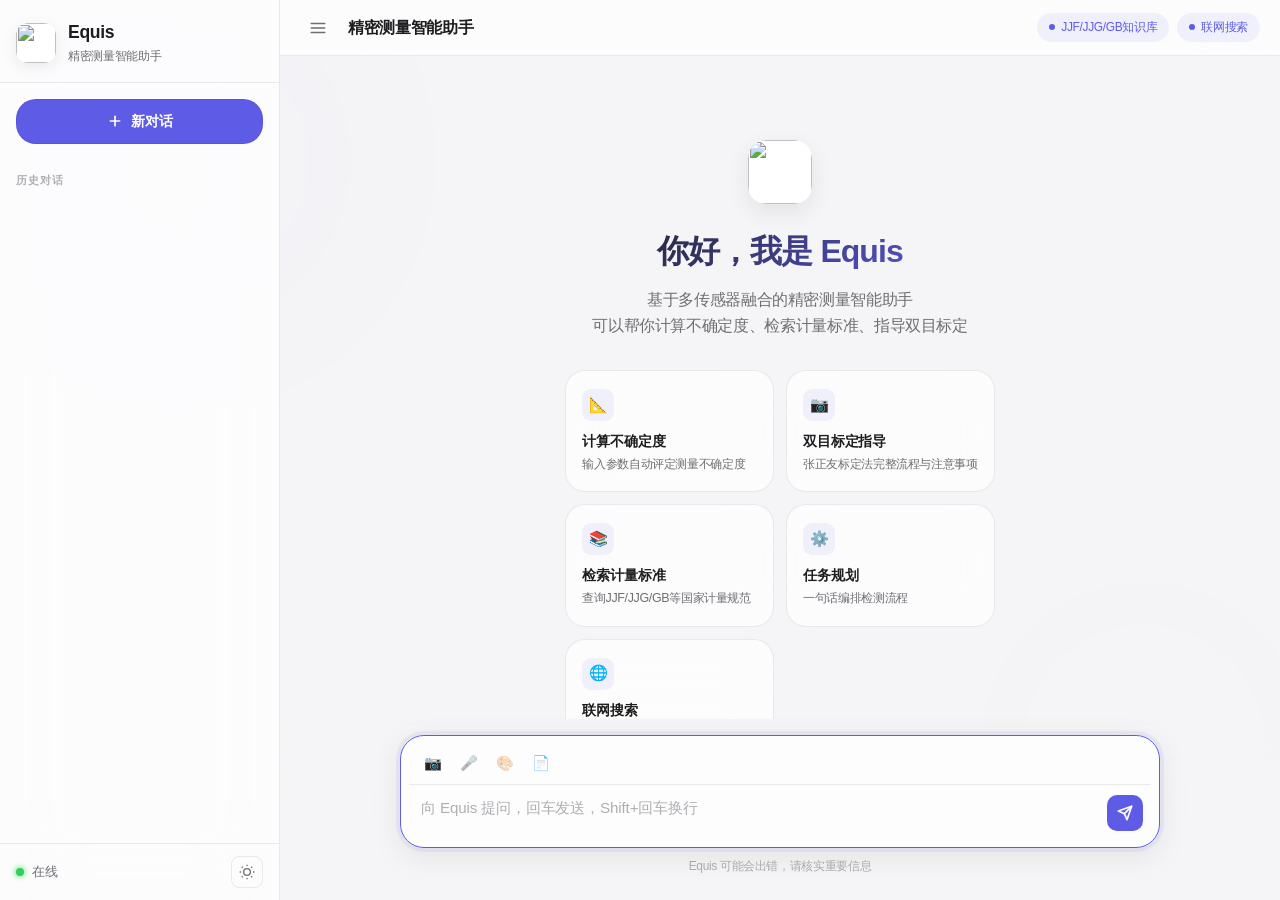
==== equis.html @ 0bc059d9 "Add files via upload" ====
<!DOCTYPE html>
<html lang="zh-CN" data-theme="light">
<head>
<meta charset="UTF-8">
<meta name="viewport" content="width=device-width, initial-scale=1.0">
<title>Equis · 精密测量智能助手</title>
<link rel="stylesheet" href="https://cdn.jsdelivr.net/npm/katex@0.16.9/dist/katex.min.css">
<style>
/* ============================================
   Equis - Apple Inspired Design System
   ============================================ */
:root {
  --bg: #f5f5f7;
  --bg-sidebar: rgba(255,255,255,0.72);
  --bg-chat: transparent;
  --bg-card: rgba(255,255,255,0.72);
  --bg-card-hover: rgba(255,255,255,0.88);
  --bg-input: rgba(255,255,255,0.8);
  --text: #1d1d1f;
  --text-secondary: #6e6e73;
  --text-tertiary: #aeaeb2;
  --primary: #5e5ce6;
  --primary-hover: #4b49d6;
  --primary-light: #7d7aff;
  --primary-subtle: rgba(94,92,230,0.08);
  --primary-glow: rgba(94,92,230,0.18);
  --accent: #bf5af2;
  --border: rgba(0,0,0,0.08);
  --border-strong: rgba(0,0,0,0.12);
  --shadow-sm: 0 1px 3px rgba(0,0,0,0.04);
  --shadow-md: 0 4px 16px rgba(0,0,0,0.06);
  --shadow-lg: 0 8px 32px rgba(0,0,0,0.08);
  --radius-sm: 12px;
  --radius-md: 16px;
  --radius-lg: 20px;
  --radius-xl: 24px;
  --radius-full: 9999px;
  --font-display: -apple-system, BlinkMacSystemFont, 'SF Pro Display', 'Helvetica Neue', 'PingFang SC', sans-serif;
  --font-body: -apple-system, BlinkMacSystemFont, 'SF Pro Text', 'Helvetica Neue', 'PingFang SC', sans-serif;
  --font-mono: 'SF Mono', 'JetBrains Mono', 'Fira Code', monospace;
  --ease-out-expo: cubic-bezier(0.16, 1, 0.3, 1);
  --transition-fast: 0.2s cubic-bezier(0.16, 1, 0.3, 1);
  --transition-smooth: 0.4s cubic-bezier(0.16, 1, 0.3, 1);
  --tag-green: #30d158;
  --tag-blue: #5e5ce6;
  --tag-purple: #bf5af2;
  --tag-orange: #ff9f0a;
}

[data-theme="dark"] {
  --bg: #000000;
  --bg-sidebar: rgba(28,28,30,0.72);
  --bg-card: rgba(28,28,30,0.72);
  --bg-card-hover: rgba(28,28,30,0.88);
  --bg-input: rgba(28,28,30,0.8);
  --text: #f5f5f7;
  --text-secondary: #a1a1a6;
  --text-tertiary: #636366;
  --primary: #7d7aff;
  --primary-hover: #9b99ff;
  --primary-light: #a5a3ff;
  --primary-subtle: rgba(125,122,255,0.12);
  --primary-glow: rgba(125,122,255,0.22);
  --accent: #bf5af2;
  --border: rgba(255,255,255,0.1);
  --border-strong: rgba(255,255,255,0.16);
  --shadow-sm: 0 1px 3px rgba(0,0,0,0.2);
  --shadow-md: 0 4px 16px rgba(0,0,0,0.3);
  --shadow-lg: 0 8px 32px rgba(0,0,0,0.4);
}

/* ============================================
   Reset & Base
   ============================================ */
*,*::before,*::after{box-sizing:border-box;margin:0;padding:0}
html{height:100%;scroll-behavior:smooth;-webkit-font-smoothing:antialiased;-moz-osx-font-smoothing:grayscale}
body{
  font-family: var(--font-body);
  background: var(--bg);
  color: var(--text);
  height: 100vh;
  overflow: hidden;
  transition: background var(--transition-smooth), color var(--transition-smooth);
  line-height: 1.47059;
  letter-spacing: -0.022em;
}

/* ============================================
   Background Ambient
   ============================================ */
.bg-ambient {
  position: fixed;
  inset: 0;
  pointer-events: none;
  z-index: 0;
}
.bg-ambient .glow {
  position: absolute;
  border-radius: 50%;
  filter: blur(120px);
  opacity: 0.2;
  animation: ambientDrift 25s ease-in-out infinite;
}
.bg-ambient .glow:nth-child(1) {
  width: 500px; height: 500px;
  background: radial-gradient(circle, rgba(94,92,230,0.15), transparent 70%);
  top: -10%; left: -5%;
}
.bg-ambient .glow:nth-child(2) {
  width: 400px; height: 400px;
  background: radial-gradient(circle, rgba(191,90,242,0.1), transparent 70%);
  bottom: -5%; right: -5%;
  animation-delay: -10s;
}
@keyframes ambientDrift {
  0%,100% { transform: translate(0,0) scale(1); }
  50% { transform: translate(30px,-20px) scale(1.05); }
}

/* ============================================
   Layout
   ============================================ */
.app {
  position: relative;
  z-index: 1;
  display: flex;
  height: 100vh;
  overflow: hidden;
}

/* ============================================
   Sidebar
   ============================================ */
.sidebar {
  width: 280px;
  flex-shrink: 0;
  background: var(--bg-sidebar);
  backdrop-filter: blur(40px) saturate(180%);
  -webkit-backdrop-filter: blur(40px) saturate(180%);
  border-right: 1px solid var(--border);
  display: flex;
  flex-direction: column;
  transition: all var(--transition-smooth);
}
.sidebar.collapsed {
  width: 0;
  border-right: none;
  overflow: hidden;
}

.sidebar-header {
  padding: 20px 16px 16px;
  display: flex;
  align-items: center;
  gap: 12px;
  border-bottom: 1px solid var(--border);
}
.sidebar-logo {
  width: 40px;
  height: 40px;
  border-radius: 12px;
  background: #fff;
  display: flex;
  align-items: center;
  justify-content: center;
  overflow: hidden;
  box-shadow: 0 4px 16px rgba(0,0,0,0.08);
  flex-shrink: 0;
}
.sidebar-logo svg {
  width: 20px;
  height: 20px;
  color: #fff;
}
.sidebar-title {
  font-family: var(--font-display);
  font-size: 1.1rem;
  font-weight: 700;
  letter-spacing: -0.02em;
}
.sidebar-subtitle {
  font-size: 0.75rem;
  color: var(--text-secondary);
  margin-top: 2px;
}

.new-chat-btn {
  margin: 16px;
  padding: 12px 20px;
  border-radius: var(--radius-lg);
  border: 1px solid var(--border);
  background: var(--primary);
  color: #fff;
  font-size: 0.9rem;
  font-weight: 600;
  cursor: pointer;
  display: flex;
  align-items: center;
  justify-content: center;
  gap: 8px;
  transition: all var(--transition-fast);
}
.new-chat-btn:hover {
  background: var(--primary-hover);
  transform: translateY(-1px);
  box-shadow: 0 4px 12px var(--primary-glow);
}
.new-chat-btn:active {
  transform: scale(0.98);
}

.history-section {
  flex: 1;
  overflow-y: auto;
  padding: 0 8px 16px;
}
.history-label {
  font-size: 0.7rem;
  font-weight: 600;
  text-transform: uppercase;
  letter-spacing: 0.08em;
  color: var(--text-tertiary);
  padding: 12px 8px 8px;
}
.history-item {
  padding: 10px 12px;
  border-radius: var(--radius-md);
  font-size: 0.85rem;
  color: var(--text-secondary);
  cursor: pointer;
  transition: all var(--transition-fast);
  white-space: nowrap;
  overflow: hidden;
  text-overflow: ellipsis;
  margin-bottom: 2px;
}
.history-item:hover {
  background: var(--primary-subtle);
  color: var(--text);
}
.history-item.active {
  background: var(--primary-subtle);
  color: var(--primary);
  font-weight: 500;
}

.sidebar-footer {
  padding: 12px 16px;
  border-top: 1px solid var(--border);
  display: flex;
  align-items: center;
  justify-content: space-between;
}
.status-indicator {
  display: flex;
  align-items: center;
  gap: 8px;
  font-size: 0.8rem;
  color: var(--text-secondary);
}
.status-dot {
  width: 8px;
  height: 8px;
  border-radius: 50%;
  background: var(--tag-green);
  box-shadow: 0 0 6px var(--tag-green);
  animation: softGlow 2.5s ease-in-out infinite;
}
@keyframes softGlow {
  0%,100% { opacity: 1; }
  50% { opacity: 0.5; }
}
.theme-btn {
  width: 32px;
  height: 32px;
  border-radius: 8px;
  border: 1px solid var(--border);
  background: transparent;
  color: var(--text-secondary);
  cursor: pointer;
  display: flex;
  align-items: center;
  justify-content: center;
  transition: all var(--transition-fast);
}
.theme-btn:hover {
  background: var(--primary-subtle);
  color: var(--primary);
  border-color: var(--primary-subtle);
}
.theme-btn svg {
  width: 16px;
  height: 16px;
}

/* ============================================
   Main Chat Area
   ============================================ */
.main {
  flex: 1;
  display: flex;
  flex-direction: column;
  min-width: 0;
}

.topbar {
  height: 56px;
  display: flex;
  align-items: center;
  justify-content: space-between;
  padding: 0 20px;
  border-bottom: 1px solid var(--border);
  background: var(--bg-sidebar);
  backdrop-filter: blur(40px) saturate(180%);
  -webkit-backdrop-filter: blur(40px) saturate(180%);
}
.topbar-left {
  display: flex;
  align-items: center;
  gap: 12px;
}
.sidebar-toggle {
  width: 36px;
  height: 36px;
  border-radius: 10px;
  border: none;
  background: transparent;
  color: var(--text-secondary);
  cursor: pointer;
  display: flex;
  align-items: center;
  justify-content: center;
  transition: all var(--transition-fast);
}
.sidebar-toggle:hover {
  background: var(--primary-subtle);
  color: var(--primary);
}
.sidebar-toggle svg {
  width: 18px;
  height: 18px;
}
.topbar-title {
  font-family: var(--font-display);
  font-size: 1rem;
  font-weight: 600;
}
.topbar-tags {
  display: flex;
  gap: 8px;
}
.topbar-tag {
  display: inline-flex;
  align-items: center;
  gap: 6px;
  padding: 6px 12px;
  border-radius: var(--radius-full);
  background: var(--primary-subtle);
  font-size: 0.75rem;
  font-weight: 500;
  color: var(--primary);
}
.topbar-tag .dot {
  width: 6px;
  height: 6px;
  border-radius: 50%;
  background: var(--primary);
}

.chat-container {
  flex: 1;
  overflow-y: auto;
  padding: 24px 20px;
  scroll-behavior: smooth;
}
.chat-container::-webkit-scrollbar {
  width: 6px;
}
.chat-container::-webkit-scrollbar-track {
  background: transparent;
}
.chat-container::-webkit-scrollbar-thumb {
  background: var(--border-strong);
  border-radius: 3px;
}

/* Welcome Screen */
.welcome {
  max-width: 600px;
  margin: 60px auto 0;
  text-align: center;
  animation: fadeInUp 0.6s var(--ease-out-expo) both;
}
@keyframes fadeInUp {
  from { opacity: 0; transform: translateY(20px); }
  to { opacity: 1; transform: translateY(0); }
}
.welcome-icon {
  width: 64px;
  height: 64px;
  margin: 0 auto 24px;
  border-radius: 18px;
  background: #fff;
  display: flex;
  align-items: center;
  justify-content: center;
  overflow: hidden;
  box-shadow: 0 8px 24px rgba(0,0,0,0.08);
}
.welcome-icon svg {
  width: 32px;
  height: 32px;
  color: #fff;
}
.welcome h1 {
  font-family: var(--font-display);
  font-size: 2rem;
  font-weight: 700;
  letter-spacing: -0.03em;
  margin-bottom: 12px;
  background: linear-gradient(135deg, var(--text) 0%, var(--primary) 100%);
  -webkit-background-clip: text;
  -webkit-text-fill-color: transparent;
  background-clip: text;
}
.welcome p {
  font-size: 1rem;
  color: var(--text-secondary);
  line-height: 1.6;
  margin-bottom: 32px;
}

.preset-grid {
  display: grid;
  grid-template-columns: repeat(2, 1fr);
  gap: 12px;
  text-align: left;
}
.preset-card {
  background: var(--bg-card);
  backdrop-filter: blur(20px) saturate(140%);
  -webkit-backdrop-filter: blur(20px) saturate(140%);
  border: 1px solid var(--border);
  border-radius: var(--radius-lg);
  padding: 18px 16px;
  cursor: pointer;
  transition: all var(--transition-smooth);
}
.preset-card:hover {
  transform: translateY(-2px);
  background: var(--bg-card-hover);
  border-color: var(--primary);
  box-shadow: var(--shadow-md);
}
.preset-card:active {
  transform: scale(0.98);
}
.preset-card .pc-icon {
  width: 32px;
  height: 32px;
  border-radius: 9px;
  background: var(--primary-subtle);
  display: flex;
  align-items: center;
  justify-content: center;
  font-size: 0.95rem;
  margin-bottom: 10px;
}
.preset-card h4 {
  font-size: 0.88rem;
  font-weight: 600;
  margin-bottom: 4px;
  letter-spacing: -0.01em;
}
.preset-card p {
  font-size: 0.78rem;
  color: var(--text-secondary);
  line-height: 1.4;
  margin: 0;
}

/* Messages */
.message-list {
  max-width: 760px;
  margin: 0 auto;
  display: flex;
  flex-direction: column;
  gap: 24px;
}
.message {
  display: flex;
  gap: 14px;
  animation: msgIn 0.4s var(--ease-out-expo) both;
}
@keyframes msgIn {
  from { opacity: 0; transform: translateY(10px); }
  to { opacity: 1; transform: translateY(0); }
}
.message.user {
  flex-direction: row-reverse;
}
.msg-avatar {
  width: 32px;
  height: 32px;
  border-radius: 50%;
  flex-shrink: 0;
  display: flex;
  align-items: center;
  justify-content: center;
  overflow: hidden;
  font-size: 0.7rem;
  font-weight: 700;
}
.message.user .msg-avatar {
  background: linear-gradient(135deg, var(--primary), var(--accent));
  color: #fff;
}
.message.ai .msg-avatar {
  background: #fff;
}
.msg-content {
  min-width: 0;
  flex: 1;
  max-width: calc(100% - 50px);
}
.msg-bubble {
  padding: 14px 18px;
  border-radius: var(--radius-lg);
  font-size: 0.92rem;
  line-height: 1.6;
  letter-spacing: -0.01em;
  word-wrap: break-word;
}
.message.user .msg-bubble {
  background: linear-gradient(135deg, var(--primary), var(--primary-light));
  color: #fff;
  border-bottom-right-radius: 8px;
}
.message.ai .msg-bubble {
  background: var(--bg-card);
  backdrop-filter: blur(20px);
  -webkit-backdrop-filter: blur(20px);
  border: 1px solid var(--border);
  border-bottom-left-radius: 8px;
}
.msg-bubble p {
  margin-bottom: 8px;
}

/* ── 消息操作栏 ── */
.msg-bubble { position: relative; }
.msg-actions {
  position: absolute; right: 4px; bottom: -10px; display: flex; gap: 2px; opacity: 0;
  transition: opacity 0.2s; background: var(--bg-card); backdrop-filter: blur(12px);
  -webkit-backdrop-filter: blur(12px); padding: 3px; border-radius: 10px;
  box-shadow: var(--shadow-sm); border: 1px solid var(--border); z-index: 1;
}
.message.ai:hover .msg-actions { opacity: 1; }
.msg-act-btn {
  width: 28px; height: 28px; border: none; background: transparent; border-radius: 7px;
  cursor: pointer; font-size: 0.8rem; color: var(--text-tertiary);
  display: flex; align-items: center; justify-content: center; transition: all var(--transition-fast);
}
.msg-act-btn:hover { background: var(--primary-subtle); color: var(--primary); }

/* ── 历史删除 ── */
.history-item { position: relative; padding-right: 30px !important; }
.hist-del {
  position: absolute; right: 8px; top: 50%; transform: translateY(-50%);
  width: 20px; height: 20px; border: none; background: transparent; border-radius: 4px;
  cursor: pointer; font-size: 0.75rem; color: var(--text-tertiary); opacity: 0;
  display: flex; align-items: center; justify-content: center;
}
.history-item:hover .hist-del { opacity: 1; }
.history-item:hover .hist-del:hover { color: #ff453a; }

/* ── 公式 ── */
.katex-display { margin: 12px 0; overflow-x: auto; }
.msg-bubble p:last-child {
  margin-bottom: 0;
}
.msg-bubble strong {
  font-weight: 600;
}
.msg-bubble em {
  color: var(--text-secondary);
  font-style: normal;
  font-size: 0.88em;
}
.msg-bubble ul, .msg-bubble ol {
  margin: 8px 0 8px 20px;
}
.msg-bubble li {
  margin-bottom: 4px;
}
.msg-bubble code {
  background: var(--primary-subtle);
  padding: 2px 6px;
  border-radius: 6px;
  font-family: var(--font-mono);
  font-size: 0.85em;
  color: var(--primary);
}

/* Thinking Steps */
.thinking-box {
  background: var(--bg-card);
  backdrop-filter: blur(20px);
  -webkit-backdrop-filter: blur(20px);
  border: 1px solid var(--border);
  border-radius: var(--radius-lg);
  padding: 16px;
  margin-bottom: 8px;
}
.thinking-title {
  font-size: 0.8rem;
  font-weight: 600;
  color: var(--text-secondary);
  margin-bottom: 12px;
  display: flex;
  align-items: center;
  gap: 8px;
}
.thinking-title .spark {
  animation: sparkle 1.5s ease-in-out infinite;
}
@keyframes sparkle {
  0%, 100% { opacity: 0.5; transform: scale(1); }
  50% { opacity: 1; transform: scale(1.1); }
}
.think-step {
  display: flex;
  align-items: center;
  gap: 12px;
  padding: 8px 0;
  font-size: 0.85rem;
  transition: all 0.4s var(--ease-out-expo);
  opacity: 0.4;
}
.think-step.active {
  opacity: 1;
}
.think-step.done {
  opacity: 0.7;
}
.think-step .step-dot {
  width: 20px;
  height: 20px;
  border-radius: 50%;
  display: flex;
  align-items: center;
  justify-content: center;
  flex-shrink: 0;
  font-size: 0.65rem;
  font-weight: 600;
  transition: all 0.4s var(--ease-out-expo);
}
.think-step .step-dot.waiting {
  border: 2px solid var(--border-strong);
  color: var(--text-tertiary);
}
.think-step .step-dot.current {
  background: var(--primary);
  color: #fff;
  box-shadow: 0 0 0 5px var(--primary-glow);
  animation: stepPulse 2s ease-in-out infinite;
}
@keyframes stepPulse {
  0%,100% { box-shadow: 0 0 0 5px var(--primary-glow); }
  50% { box-shadow: 0 0 0 12px transparent; }
}
.think-step .step-dot.finished {
  background: var(--tag-green);
  color: #fff;
}
.think-step .step-text {
  color: var(--text-secondary);
}
.think-step.active .step-text {
  color: var(--text);
  font-weight: 500;
}

/* Loading Dots */
.loading-dots {
  display: inline-flex;
  gap: 5px;
  padding: 14px 20px;
  background: var(--bg-card);
  backdrop-filter: blur(20px);
  -webkit-backdrop-filter: blur(20px);
  border: 1px solid var(--border);
  border-radius: var(--radius-lg);
  border-bottom-left-radius: 8px;
}
.loading-dots .dot {
  width: 7px;
  height: 7px;
  border-radius: 50%;
  background: var(--primary);
  animation: dotHop 1.4s ease-in-out infinite;
}
.loading-dots .dot:nth-child(2) { animation-delay: 0.16s; }
.loading-dots .dot:nth-child(3) { animation-delay: 0.32s; }
@keyframes dotHop {
  0%,80%,100% { transform: translateY(0); opacity: 0.4; }
  40% { transform: translateY(-6px); opacity: 1; }
}

/* ============================================
   Input Area
   ============================================ */
.input-area {
  padding: 16px 20px 24px;
  background: linear-gradient(to top, var(--bg) 60%, transparent);
  position: relative;
}
.input-wrap {
  max-width: 760px;
  margin: 0 auto;
  position: relative;
}
.input-box {
  background: var(--bg-input);
  backdrop-filter: blur(20px) saturate(180%);
  -webkit-backdrop-filter: blur(20px) saturate(180%);
  border: 1px solid var(--border);
  border-radius: var(--radius-xl);
  padding: 8px;
  transition: all var(--transition-smooth);
  box-shadow: var(--shadow-md);
}
.input-box:focus-within {
  border-color: var(--primary);
  box-shadow: 0 0 0 4px var(--primary-subtle), var(--shadow-lg);
}
.input-toolbar {
  display: flex;
  align-items: center;
  gap: 4px;
  padding: 4px 8px;
  border-bottom: 1px solid var(--border);
  margin-bottom: 4px;
}
.tool-btn {
  width: 32px;
  height: 32px;
  border-radius: 8px;
  border: none;
  background: transparent;
  color: var(--text-secondary);
  cursor: pointer;
  display: flex;
  align-items: center;
  justify-content: center;
  font-size: 0.9rem;
  transition: all var(--transition-fast);
  position: relative;
}
.tool-btn:hover {
  background: var(--primary-subtle);
  color: var(--primary);
}
.tool-btn:disabled {
  opacity: 0.4;
  cursor: not-allowed;
}
.tool-btn .tooltip {
  position: absolute;
  bottom: 100%;
  left: 50%;
  transform: translateX(-50%);
  padding: 4px 10px;
  background: var(--text);
  color: var(--bg);
  font-size: 0.7rem;
  border-radius: 6px;
  white-space: nowrap;
  opacity: 0;
  pointer-events: none;
  transition: opacity 0.2s;
  margin-bottom: 6px;
}
.tool-btn:hover .tooltip {
  opacity: 1;
}

textarea#msgInput {
  width: 100%;
  min-height: 44px;
  max-height: 200px;
  padding: 8px 52px 8px 12px;
  border: none;
  background: transparent;
  color: var(--text);
  font-size: 0.95rem;
  font-family: var(--font-body);
  line-height: 1.5;
  resize: none;
  outline: none;
  letter-spacing: -0.01em;
}
textarea#msgInput::placeholder {
  color: var(--text-tertiary);
}

.send-btn {
  position: absolute;
  right: 16px;
  bottom: 16px;
  width: 36px;
  height: 36px;
  border-radius: 10px;
  border: none;
  background: var(--primary);
  color: #fff;
  cursor: pointer;
  display: flex;
  align-items: center;
  justify-content: center;
  transition: all var(--transition-fast);
}
.send-btn:hover:not(:disabled) {
  background: var(--primary-hover);
  transform: scale(1.06);
  box-shadow: 0 4px 12px var(--primary-glow);
}
.send-btn:disabled {
  opacity: 0.4;
  cursor: not-allowed;
}
.send-btn svg {
  width: 16px;
  height: 16px;
}

.input-hint {
  text-align: center;
  font-size: 0.75rem;
  color: var(--text-tertiary);
  margin-top: 10px;
}

/* ============================================
   Responsive
   ============================================ */
@media (max-width: 768px) {
  .sidebar {
    position: fixed;
    left: 0;
    top: 0;
    bottom: 0;
    z-index: 100;
    transform: translateX(-100%);
  }
  .sidebar.open {
    transform: translateX(0);
  }
  .sidebar-overlay {
    position: fixed;
    inset: 0;
    background: rgba(0,0,0,0.4);
    z-index: 99;
    opacity: 0;
    pointer-events: none;
    transition: opacity 0.3s;
  }
  .sidebar-overlay.show {
    opacity: 1;
    pointer-events: auto;
  }
  .welcome h1 {
    font-size: 1.5rem;
  }
  .preset-grid {
    grid-template-columns: 1fr;
  }
  .chat-container {
    padding: 16px 12px;
  }
  .input-area {
    padding: 12px 12px 20px;
  }
  .topbar-tags {
    display: none;
  }
}

@media (max-width: 480px) {
  .message {
    gap: 10px;
  }
  .msg-avatar {
    width: 28px;
    height: 28px;
    font-size: 0.65rem;
  }
  .msg-bubble {
    padding: 12px 14px;
    font-size: 0.88rem;
  }
}

/* ============================================
   Utilities
   ============================================ */
.hidden { display: none !important; }
.fade-in { animation: fadeIn 0.3s ease; }
@keyframes fadeIn {
  from { opacity: 0; }
  to { opacity: 1; }
}
</style>
</head>
<body>

<div class="bg-ambient">
  <div class="glow"></div>
  <div class="glow"></div>
</div>

<div class="app">
  <!-- Sidebar -->
  <aside class="sidebar" id="sidebar">
    <div class="sidebar-header">
      <div class="sidebar-logo">
        <img src="/static/mascot.png" style="width:100%;height:100%;object-fit:cover;border-radius:10px">
      </div>
      <div>
        <div class="sidebar-title">Equis</div>
        <div class="sidebar-subtitle">精密测量智能助手</div>
      </div>
    </div>

    <button class="new-chat-btn" onclick="newChat()">
      <svg width="16" height="16" viewBox="0 0 24 24" fill="none" stroke="currentColor" stroke-width="2.5" stroke-linecap="round" stroke-linejoin="round"><line x1="12" y1="5" x2="12" y2="19"/><line x1="5" y1="12" x2="19" y2="12"/></svg>
      新对话
    </button>

    <div class="history-section">
      <div class="history-label">历史对话</div>
      <div id="historyList">
        <!-- 历史对话会动态加载 -->
      </div>
    </div>

    <div class="sidebar-footer">
      <div class="status-indicator">
        <span class="status-dot"></span>
        <span>在线</span>
      </div>
      <button class="theme-btn" id="themeBtn" onclick="toggleTheme()" title="切换外观">
        <svg id="iconSun" viewBox="0 0 24 24" fill="none" stroke="currentColor" stroke-width="2"><circle cx="12" cy="12" r="5"/><line x1="12" y1="1" x2="12" y2="3"/><line x1="12" y1="21" x2="12" y2="23"/><line x1="4.22" y1="4.22" x2="5.64" y2="5.64"/><line x1="18.36" y1="18.36" x2="19.78" y2="19.78"/><line x1="1" y1="12" x2="3" y2="12"/><line x1="21" y1="12" x2="23" y2="12"/><line x1="4.22" y1="19.78" x2="5.64" y2="18.36"/><line x1="18.36" y1="5.64" x2="19.78" y2="4.22"/></svg>
        <svg id="iconMoon" style="display:none" viewBox="0 0 24 24" fill="none" stroke="currentColor" stroke-width="2"><path d="M21 12.79A9 9 0 1 1 11.21 3 7 7 0 0 0 21 12.79z"/></svg>
      </button>
    </div>
  </aside>

  <!-- Sidebar Overlay (Mobile) -->
  <div class="sidebar-overlay" id="sidebarOverlay" onclick="toggleSidebar()"></div>

  <!-- Main -->
  <main class="main">
    <!-- Topbar -->
    <header class="topbar">
      <div class="topbar-left">
        <button class="sidebar-toggle" onclick="toggleSidebar()">
          <svg viewBox="0 0 24 24" fill="none" stroke="currentColor" stroke-width="2" stroke-linecap="round" stroke-linejoin="round"><line x1="3" y1="12" x2="21" y2="12"/><line x1="3" y1="6" x2="21" y2="6"/><line x1="3" y1="18" x2="21" y2="18"/></svg>
        </button>
        <div class="topbar-title">精密测量智能助手</div>
      </div>
      <div class="topbar-tags">
        <span class="topbar-tag"><span class="dot"></span>JJF/JJG/GB知识库</span>
        <span class="topbar-tag"><span class="dot"></span>联网搜索</span>
      </div>
    </header>

    <!-- Chat -->
    <div class="chat-container" id="chatContainer">
      <div class="message-list" id="messageList">
        <!-- Welcome Screen -->
        <div class="welcome" id="welcomeScreen">
          <div class="welcome-icon">
            <img src="/static/mascot.png" style="width:100%;height:100%;object-fit:cover;border-radius:18px">
          </div>
          <h1>你好，我是 Equis</h1>
          <p>基于多传感器融合的精密测量智能助手<br>可以帮你计算不确定度、检索计量标准、指导双目标定</p>
          
          <div class="preset-grid">
            <div class="preset-card" onclick="sendPreset('实测100mm，精度0.01mm，温度25°C，材料是钢，计算不确定度')">
              <div class="pc-icon">📐</div>
              <h4>计算不确定度</h4>
              <p>输入参数自动评定测量不确定度</p>
            </div>
            <div class="preset-card" onclick="sendPreset('张正友标定法的具体操作步骤是什么？')">
              <div class="pc-icon">📷</div>
              <h4>双目标定指导</h4>
              <p>张正友标定法完整流程与注意事项</p>
            </div>
            <div class="preset-card" onclick="sendPreset('JJF 1059.1-2012的主要内容是什么？')">
              <div class="pc-icon">📚</div>
              <h4>检索计量标准</h4>
              <p>查询JJF/JJG/GB等国家计量规范</p>
            </div>
            <div class="preset-card" onclick="sendPreset('帮我测一个轴 直径100mm 材料钢')">
              <div class="pc-icon">⚙️</div>
              <h4>任务规划</h4>
              <p>一句话编排检测流程</p>
            </div>
            <div class="preset-card" onclick="sendPreset('搜索一下2026年最新的计量标准有哪些更新？')">
              <div class="pc-icon">🌐</div>
              <h4>联网搜索</h4>
              <p>实时检索最新计量标准与行业动态</p>
            </div>
          </div>
        </div>
      </div>
    </div>

    <!-- Input -->
    <div class="input-area">
      <div class="input-wrap">
        <div class="input-box">
          <div class="input-toolbar">
            <button class="tool-btn" title="上传图片" onclick="document.getElementById('imageInput').click()">
              📷
              <span class="tooltip">图片分析</span>
            </button>
            <button class="tool-btn" title="语音输入" disabled>
              🎤
              <span class="tooltip">语音输入</span>
            </button>
            <button class="tool-btn" title="生成图片" disabled>
              🎨
              <span class="tooltip">生成图片</span>
            </button>
            <button class="tool-btn" title="生成报告" onclick="downloadReport()">
              📄
              <span class="tooltip">导出报告</span>
            </button>
            <input type="file" id="imageInput" accept="image/*" style="display:none" onchange="handleImageUpload(event)">
          </div>
          <textarea 
            id="msgInput" 
            placeholder="向 Equis 提问，回车发送，Shift+回车换行"
            rows="1"
            oninput="autoResize(this)"
          ></textarea>
          <button class="send-btn" id="sendBtn" onclick="sendMessage()">
            <svg viewBox="0 0 24 24" fill="none" stroke="currentColor" stroke-width="2.5" stroke-linecap="round" stroke-linejoin="round"><line x1="22" y1="2" x2="11" y2="13"/><polygon points="22 2 15 22 11 13 2 9 22 2"/></svg>
          </button>
        </div>
        <div class="input-hint">Equis 可能会出错，请核实重要信息</div>
      </div>
    </div>
  </main>
</div>

<script>
/* ============================================
   State
   ============================================ */
let isStreaming = false;
let currentAbortController = null;

// ── 键盘：Enter 发送，Shift+Enter 换行 ──
(function() {
  var inp = document.getElementById('msgInput');
  if (inp) {
    inp.addEventListener('keydown', function(e) {
      if (e.key === 'Enter' && !e.shiftKey) {
        e.preventDefault();
        e.stopPropagation();
        sendMessage();
      }
    });
  }
})();

/* ============================================
   Theme
   ============================================ */
function toggleTheme() {
  var html = document.documentElement;
  var sun = document.getElementById('iconSun');
  var moon = document.getElementById('iconMoon');
  var isDark = html.getAttribute('data-theme') === 'dark';
  
  if (isDark) {
    html.setAttribute('data-theme', 'light');
    sun.style.display = '';
    moon.style.display = 'none';
    localStorage.setItem('equis-theme', 'light');
  } else {
    html.setAttribute('data-theme', 'dark');
    sun.style.display = 'none';
    moon.style.display = '';
    localStorage.setItem('equis-theme', 'dark');
  }
}

// Init theme — auto match system
(function() {
  var saved = localStorage.getItem('equis-theme');
  var sun = document.getElementById('iconSun');
  var moon = document.getElementById('iconMoon');
  if (saved) {
    var isDark = saved === 'dark';
    document.documentElement.setAttribute('data-theme', isDark ? 'dark' : 'light');
    if (isDark) { sun.style.display = 'none'; moon.style.display = ''; }
  } else if (window.matchMedia('(prefers-color-scheme: dark)').matches) {
    document.documentElement.setAttribute('data-theme', 'dark');
    sun.style.display = 'none'; moon.style.display = '';
  }
  window.matchMedia('(prefers-color-scheme: dark)').addEventListener('change', function(e) {
    if (!localStorage.getItem('equis-theme')) {
      document.documentElement.setAttribute('data-theme', e.matches ? 'dark' : 'light');
    }
  });
})();

/* ============================================
   Sidebar
   ============================================ */
function toggleSidebar() {
  var sidebar = document.getElementById('sidebar');
  var overlay = document.getElementById('sidebarOverlay');
  
  if (window.innerWidth <= 768) {
    // Mobile
    sidebar.classList.toggle('open');
    overlay.classList.toggle('show');
  } else {
    // Desktop
    sidebar.classList.toggle('collapsed');
  }
}

/* ============================================
   Input
   ============================================ */
function autoResize(textarea) {
  textarea.style.height = 'auto';
  textarea.style.height = Math.min(textarea.scrollHeight, 200) + 'px';
  
  var sendBtn = document.getElementById('sendBtn');
  sendBtn.disabled = textarea.value.trim() === '' || isStreaming;
}

/* ============================================
   Welcome & Presets
   ============================================ */
function sendPreset(text) {
  document.getElementById('msgInput').value = text;
  autoResize(document.getElementById('msgInput'));
  sendMessage();
}

function newChat() {
  if (isStreaming) return;
  
  var messageList = document.getElementById('messageList');
  var welcome = document.getElementById('welcomeScreen');
  
  // 清空消息，显示欢迎页
  messageList.innerHTML = '';
  messageList.appendChild(welcome);
  welcome.style.display = '';
  welcome.classList.add('fade-in');
  
  // 关闭移动端侧边栏
  if (window.innerWidth <= 768) {
    toggleSidebar();
  }
  
  // 滚动到顶部
  document.getElementById('chatContainer').scrollTop = 0;
  
  // 刷新历史
  loadHistory();
}

/* ============================================
   History
   ============================================ */
async function loadHistory() {
  try {
    var res = await fetch('/api/history');
    var data = await res.json();
    var list = document.getElementById('historyList');
    list.innerHTML = '';
    
    if (data.questions && data.questions.length > 0) {
      data.questions.forEach(function(q, i) {
        var item = document.createElement('div');
        item.className = 'history-item';
        item.textContent = q;
        item.onclick = function() { loadConversation(q); };
        var del = document.createElement('button');
        del.className = 'hist-del'; del.textContent = '×';
        del.onclick = function(e) { e.stopPropagation(); item.remove(); };
        item.appendChild(del);
        list.appendChild(item);
      });
    } else {
      var empty = document.createElement('div');
      empty.style.cssText = 'padding:12px 8px;font-size:0.8rem;color:var(--text-tertiary);';
      empty.textContent = '暂无历史对话';
      list.appendChild(empty);
    }
  } catch(e) {
    console.error('加载历史失败', e);
  }
}

async function loadConversation(question) {
  // 简化版：直接把问题放到输入框并发送
  // 实际项目中可以调用 /api/conversation 获取完整对话
  document.getElementById('msgInput').value = question;
  autoResize(document.getElementById('msgInput'));
  
  if (window.innerWidth <= 768) {
    toggleSidebar();
  }
}

// 初始化加载历史
loadHistory();

/* ============================================
   Send Message
   ============================================ */
async function sendMessage() {
  var input = document.getElementById('msgInput');
  var text = input.value.trim();
  
  if (!text || isStreaming) return;
  
  // 隐藏欢迎页
  var welcome = document.getElementById('welcomeScreen');
  if (welcome) welcome.style.display = 'none';
  
  // 添加用户消息
  addMessage('user', text);
  
  // 清空输入框
  input.value = '';
  autoResize(input);
  
  // 开始流式回复
  await streamReply(text);
}

function addMessage(role, content) {
  var messageList = document.getElementById('messageList');
  var msgDiv = document.createElement('div');
  msgDiv.className = 'message ' + role;
  var avatar = document.createElement('div');
  avatar.className = 'msg-avatar';
  avatar.innerHTML = role === 'user' ? '你' : '<img src="/static/mascot.png" style="width:100%;height:100%;object-fit:cover;border-radius:50%">';
  var contentDiv = document.createElement('div');
  contentDiv.className = 'msg-content';
  var bubble = document.createElement('div');
  bubble.className = 'msg-bubble';
  bubble.innerHTML = formatMessage(content);
  contentDiv.appendChild(bubble);
  // 消息操作栏（仅bot消息）
  if (role === 'ai') {
    var actions = document.createElement('div');
    actions.className = 'msg-actions';
    actions.innerHTML = '<button class="msg-act-btn" title="复制" onclick="navigator.clipboard.writeText(this.closest(\'.msg-bubble\').textContent)">📋</button><button class="msg-act-btn" title="朗读" onclick="var t=this.closest(\'.msg-bubble\').textContent;if(window.speechSynthesis){var u=new SpeechSynthesisUtterance(t);u.lang=\'zh-CN\';u.rate=1.1;speechSynthesis.speak(u)}">🔊</button>';
    bubble.appendChild(actions);
  }
  msgDiv.appendChild(avatar);
  msgDiv.appendChild(contentDiv);
  messageList.appendChild(msgDiv);
  scrollToBottom();
  // KaTeX 渲染
  if (role === 'ai') renderLatex(bubble);
  return bubble;
}

// ── KaTeX 公式渲染 ──
function renderLatex(el) {
  if (typeof katex === 'undefined') return;
  try {
    el.innerHTML = el.innerHTML.replace(/\$\$([\s\S]*?)\$\$/g, function(_, latex) {
      try { return katex.renderToString(latex.trim(), {displayMode:true,throwOnError:false}); }
      catch(e) { return _; }
    });
    el.innerHTML = el.innerHTML.replace(/\$([^$]+)\$/g, function(_, latex) {
      try { return katex.renderToString(latex.trim(), {displayMode:false,throwOnError:false}); }
      catch(e) { return _; }
    });
  } catch(e) {}
}

function addThinkingBox() {
  var messageList = document.getElementById('messageList');
  var msgDiv = document.createElement('div');
  msgDiv.className = 'message ai';
  msgDiv.id = 'thinkingMessage';
  
  var avatar = document.createElement('div');
  avatar.className = 'msg-avatar';
  avatar.textContent = 'E';
  
  var contentDiv = document.createElement('div');
  contentDiv.className = 'msg-content';
  
  var thinkingBox = document.createElement('div');
  thinkingBox.className = 'thinking-box';
  thinkingBox.innerHTML = `
    <div class="thinking-title">
      <span class="spark">✨</span>
      <span>正在思考</span>
    </div>
    <div id="thinkSteps">
      <div class="think-step" data-step="0">
        <div class="step-dot waiting">1</div>
        <div class="step-text">理解问题</div>
      </div>
      <div class="think-step" data-step="1">
        <div class="step-dot waiting">2</div>
        <div class="step-text">检索知识库</div>
      </div>
      <div class="think-step" data-step="2">
        <div class="step-dot waiting">3</div>
        <div class="step-text">生成回答</div>
      </div>
    </div>
  `;
  
  contentDiv.appendChild(thinkingBox);
  msgDiv.appendChild(avatar);
  msgDiv.appendChild(contentDiv);
  messageList.appendChild(msgDiv);
  
  scrollToBottom();
  return thinkingBox;
}

function updateThinkStep(statusText) {
  var stepsContainer = document.getElementById('thinkSteps');
  if (!stepsContainer) return;
  
  var steps = stepsContainer.querySelectorAll('.think-step');
  var stepDots = stepsContainer.querySelectorAll('.step-dot');
  var stepTexts = stepsContainer.querySelectorAll('.step-text');
  
  // 根据状态文本更新步骤
  var statusLower = statusText.toLowerCase();
  var currentStep = 1; // 默认第2步（检索）
  
  if (statusLower.includes('理解') || statusLower.includes('分析')) {
    currentStep = 0;
  } else if (statusLower.includes('检索') || statusLower.includes('搜索') || statusLower.includes('知识')) {
    currentStep = 1;
  } else if (statusLower.includes('生成') || statusLower.includes('计算') || statusLower.includes('组织')) {
    currentStep = 2;
  }
  
  // 更新步骤状态
  for (var i = 0; i < steps.length; i++) {
    steps[i].classList.remove('active', 'done');
    stepDots[i].className = 'step-dot waiting';
    stepDots[i].textContent = i + 1;
    
    if (i < currentStep) {
      steps[i].classList.add('done');
      stepDots[i].className = 'step-dot finished';
      stepDots[i].innerHTML = '<svg width="12" height="12" viewBox="0 0 24 24" fill="none" stroke="currentColor" stroke-width="3" stroke-linecap="round" stroke-linejoin="round"><polyline points="20 6 9 17 4 12"/></svg>';
    } else if (i === currentStep) {
      steps[i].classList.add('active');
      stepDots[i].className = 'step-dot current';
      stepDots[i].textContent = i + 1;
      stepTexts[i].textContent = statusText; // 更新步骤文字
    }
  }
}

function removeThinkingBox() {
  var thinkingMsg = document.getElementById('thinkingMessage');
  if (thinkingMsg) {
    thinkingMsg.remove();
  }
}

/* ============================================
   Stream Reply
   ============================================ */
async function streamReply(userMessage) {
  isStreaming = true;
  document.getElementById('sendBtn').disabled = true;
  
  // 添加思考框
  addThinkingBox();
  
  var aiBubble = null;
  var fullText = '';
  var hasStarted = false;
  
  try {
    var response = await fetch('/api/chat/stream', {
      method: 'POST',
      headers: { 'Content-Type': 'application/json' },
      body: JSON.stringify({ message: userMessage })
    });
    
    var reader = response.body.getReader();
    var decoder = new TextDecoder();
    var buffer = '';
    
    while (true) {
      var { done, value } = await reader.read();
      if (done) break;
      
      buffer += decoder.decode(value, { stream: true });
      var lines = buffer.split('\n');
      buffer = lines.pop();
      
      for (var i = 0; i < lines.length; i++) {
        var line = lines[i].trim();
        if (!line || !line.startsWith('data: ')) continue;
        
        var dataStr = line.slice(6);
        try {
          var data = JSON.parse(dataStr);
          
          if (data.status) {
            // 状态更新
            updateThinkStep(data.status);
          }
          
          if (data.token !== undefined && !data.done) {
            // 第一个token到来时，移除思考框，创建AI消息
            if (!hasStarted) {
              hasStarted = true;
              removeThinkingBox();
              aiBubble = addMessage('ai', '');
              aiBubble.innerHTML = ''; // 清空，我们要逐字加
            }
            
            fullText += data.token;
            aiBubble.innerHTML = formatMessage(fullText);
            scrollToBottom();
          }
          
          if (data.done) {
            // 结束
            isStreaming = false;
            document.getElementById('sendBtn').disabled = false;
            
            // 如果还没开始就结束了（可能是错误）
            if (!hasStarted) {
              removeThinkingBox();
              addMessage('ai', '抱歉，处理您的请求时出现了问题，请稍后重试。');
            }
            
            // 刷新历史
            loadHistory();
            
            return;
          }
        } catch(e) {
          console.error('解析SSE数据失败', e, dataStr);
        }
      }
    }
  } catch(e) {
    console.error('流式请求失败', e);
    isStreaming = false;
    document.getElementById('sendBtn').disabled = false;
    removeThinkingBox();
    
    // 降级：用非流式API
    try {
      var res = await fetch('/api/chat', {
        method: 'POST',
        headers: { 'Content-Type': 'application/json' },
        body: JSON.stringify({ message: userMessage })
      });
      var data = await res.json();
      addMessage('ai', data.response || '抱歉，出现了错误。');
    } catch(e2) {
      addMessage('ai', '网络连接失败，请检查后端服务是否启动。');
    }
    
    loadHistory();
  }
}

/* ============================================
   Message Formatting
   ============================================ */
function formatMessage(text) {
  // 简单的格式化：转义HTML、处理换行、加粗、列表等
  var escaped = text
    .replace(/&/g, '&amp;')
    .replace(/</g, '&lt;')
    .replace(/>/g, '&gt;');
  
  // 处理换行
  escaped = escaped.replace(/\n/g, '<br>');
  
  // 处理加粗 **text**
  escaped = escaped.replace(/\*\*(.+?)\*\*/g, '<strong>$1</strong>');
  
  // 处理列表项 - item
  escaped = escaped.replace(/^[-•] (.+)$/gm, '<li>$1</li>');
  
  // 处理代码 `code`
  escaped = escaped.replace(/`([^`]+)`/g, '<code>$1</code>');
  
  return escaped;
}

/* ============================================
   Scroll
   ============================================ */
function scrollToBottom() {
  var container = document.getElementById('chatContainer');
  container.scrollTop = container.scrollHeight;
}

/* ============================================
   Image Upload
   ============================================ */
function handleImageUpload(event) {
  var file = event.target.files[0];
  if (!file) return;
  
  // 显示上传的图片
  var reader = new FileReader();
  reader.onload = function(e) {
    // 隐藏欢迎页
    var welcome = document.getElementById('welcomeScreen');
    if (welcome) welcome.style.display = 'none';
    
    // 添加用户消息（带图片）
    var messageList = document.getElementById('messageList');
    var msgDiv = document.createElement('div');
    msgDiv.className = 'message user';
    msgDiv.innerHTML = `
      <div class="msg-avatar">你</div>
      <div class="msg-content">
        <div class="msg-bubble" style="padding:8px;">
          <img src="${e.target.result}" style="max-width:200px;border-radius:12px;">
        </div>
      </div>
    `;
    messageList.appendChild(msgDiv);
    scrollToBottom();
    
    // 调用视觉分析API
    analyzeImage(file);
  };
  reader.readAsDataURL(file);
  
  // 重置input
  event.target.value = '';
}

async function analyzeImage(file) {
  addThinkingBox();
  
  try {
    var formData = new FormData();
    formData.append('image', file);
    
    var response = await fetch('/api/vision', {
      method: 'POST',
      body: formData
    });
    
    var data = await response.json();
    removeThinkingBox();
    addMessage('ai', data.response || '无法分析图片。');
  } catch(e) {
    console.error('图片分析失败', e);
    removeThinkingBox();
    addMessage('ai', '图片分析失败，请确保后端服务已启动且多模态功能可用。');
  }
}

/* ============================================
   Init
   ============================================ */
document.addEventListener('DOMContentLoaded', function() {
  // 聚焦输入框
  document.getElementById('msgInput').focus();
});
// ── PDF 导出 ──
function downloadReport() {
  var bubbles = document.querySelectorAll('.msg-bubble');
  var text = 'Equis 测量报告\\n' + '='.repeat(40) + '\\n\\n';
  bubbles.forEach(function(b) {
    var role = b.closest('.message.user') ? '用户' : 'Equis';
    text += '【' + role + '】\\n' + b.textContent + '\\n\\n';
  });
  if (bubbles.length === 0) return alert('请先进行对话');
  var blob = new Blob([text], { type: 'text/plain' });
  var a = document.createElement('a'); a.href = URL.createObjectURL(blob);
  a.download = 'equis_report.txt'; a.click();
  URL.revokeObjectURL(a.href);
}

// KaTeX CDN
var s = document.createElement('script');
s.src = 'https://cdn.jsdelivr.net/npm/katex@0.16.9/dist/katex.min.js';
document.head.appendChild(s);
</script>

</body>
</html>
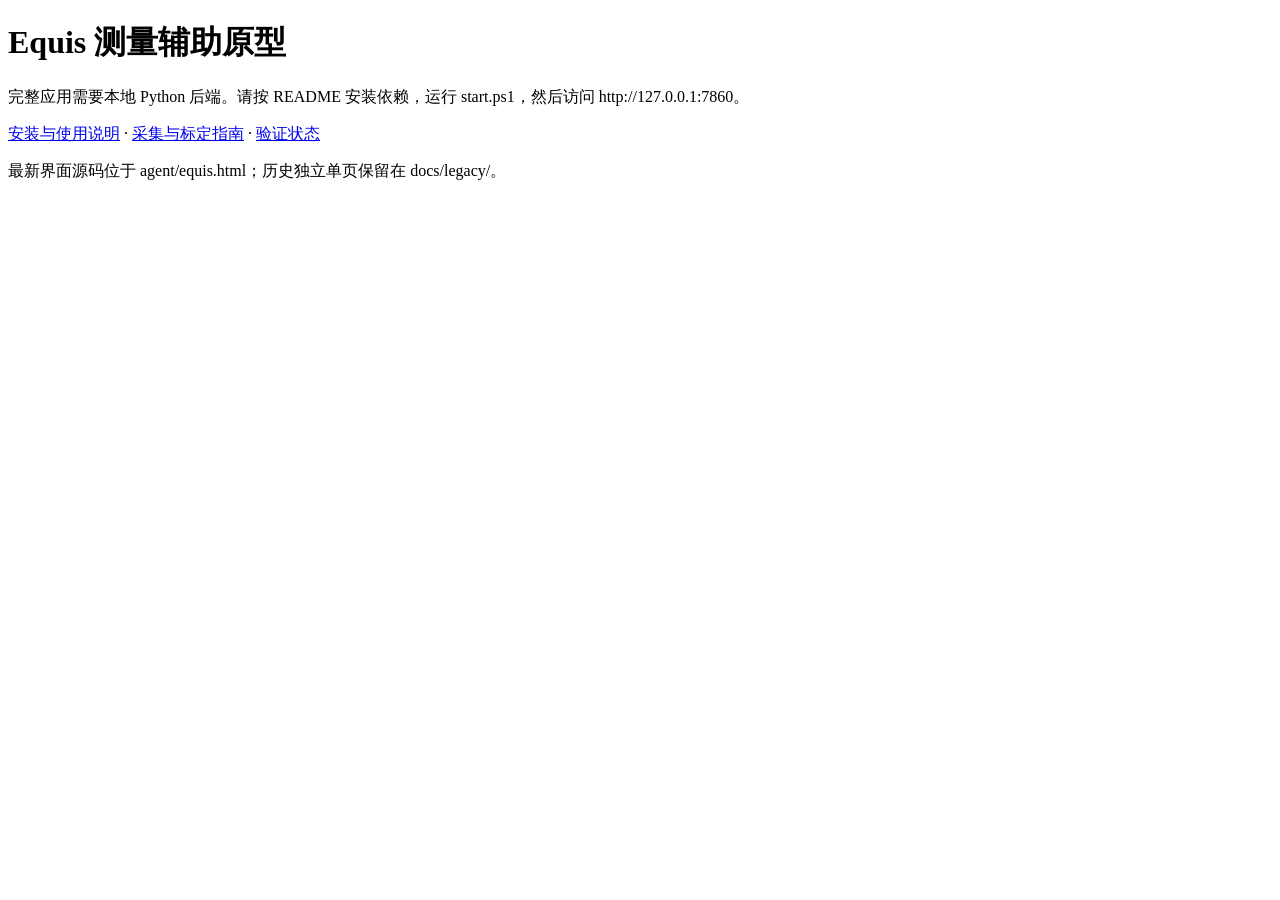
==== commit 48839862: "Complete Equis application, sensor firmware and capture tooling Import the maintained application an" ====
--- a/equis.html
+++ b/equis.html
@@ -1,1615 +1,3 @@
-<!DOCTYPE html>
-<html lang="zh-CN" data-theme="light">
-<head>
-<meta charset="UTF-8">
-<meta name="viewport" content="width=device-width, initial-scale=1.0">
-<title>Equis · 精密测量智能助手</title>
-<link rel="stylesheet" href="https://cdn.jsdelivr.net/npm/katex@0.16.9/dist/katex.min.css">
-<style>
-/* ============================================
-   Equis - Apple Inspired Design System
-   ============================================ */
-:root {
-  --bg: #f5f5f7;
-  --bg-sidebar: rgba(255,255,255,0.72);
-  --bg-chat: transparent;
-  --bg-card: rgba(255,255,255,0.72);
-  --bg-card-hover: rgba(255,255,255,0.88);
-  --bg-input: rgba(255,255,255,0.8);
-  --text: #1d1d1f;
-  --text-secondary: #6e6e73;
-  --text-tertiary: #aeaeb2;
-  --primary: #5e5ce6;
-  --primary-hover: #4b49d6;
-  --primary-light: #7d7aff;
-  --primary-subtle: rgba(94,92,230,0.08);
-  --primary-glow: rgba(94,92,230,0.18);
-  --accent: #bf5af2;
-  --border: rgba(0,0,0,0.08);
-  --border-strong: rgba(0,0,0,0.12);
-  --shadow-sm: 0 1px 3px rgba(0,0,0,0.04);
-  --shadow-md: 0 4px 16px rgba(0,0,0,0.06);
-  --shadow-lg: 0 8px 32px rgba(0,0,0,0.08);
-  --radius-sm: 12px;
-  --radius-md: 16px;
-  --radius-lg: 20px;
-  --radius-xl: 24px;
-  --radius-full: 9999px;
-  --font-display: -apple-system, BlinkMacSystemFont, 'SF Pro Display', 'Helvetica Neue', 'PingFang SC', sans-serif;
-  --font-body: -apple-system, BlinkMacSystemFont, 'SF Pro Text', 'Helvetica Neue', 'PingFang SC', sans-serif;
-  --font-mono: 'SF Mono', 'JetBrains Mono', 'Fira Code', monospace;
-  --ease-out-expo: cubic-bezier(0.16, 1, 0.3, 1);
-  --transition-fast: 0.2s cubic-bezier(0.16, 1, 0.3, 1);
-  --transition-smooth: 0.4s cubic-bezier(0.16, 1, 0.3, 1);
-  --tag-green: #30d158;
-  --tag-blue: #5e5ce6;
-  --tag-purple: #bf5af2;
-  --tag-orange: #ff9f0a;
-}
-
-[data-theme="dark"] {
-  --bg: #000000;
-  --bg-sidebar: rgba(28,28,30,0.72);
-  --bg-card: rgba(28,28,30,0.72);
-  --bg-card-hover: rgba(28,28,30,0.88);
-  --bg-input: rgba(28,28,30,0.8);
-  --text: #f5f5f7;
-  --text-secondary: #a1a1a6;
-  --text-tertiary: #636366;
-  --primary: #7d7aff;
-  --primary-hover: #9b99ff;
-  --primary-light: #a5a3ff;
-  --primary-subtle: rgba(125,122,255,0.12);
-  --primary-glow: rgba(125,122,255,0.22);
-  --accent: #bf5af2;
-  --border: rgba(255,255,255,0.1);
-  --border-strong: rgba(255,255,255,0.16);
-  --shadow-sm: 0 1px 3px rgba(0,0,0,0.2);
-  --shadow-md: 0 4px 16px rgba(0,0,0,0.3);
-  --shadow-lg: 0 8px 32px rgba(0,0,0,0.4);
-}
-
-/* ============================================
-   Reset & Base
-   ============================================ */
-*,*::before,*::after{box-sizing:border-box;margin:0;padding:0}
-html{height:100%;scroll-behavior:smooth;-webkit-font-smoothing:antialiased;-moz-osx-font-smoothing:grayscale}
-body{
-  font-family: var(--font-body);
-  background: var(--bg);
-  color: var(--text);
-  height: 100vh;
-  overflow: hidden;
-  transition: background var(--transition-smooth), color var(--transition-smooth);
-  line-height: 1.47059;
-  letter-spacing: -0.022em;
-}
-
-/* ============================================
-   Background Ambient
-   ============================================ */
-.bg-ambient {
-  position: fixed;
-  inset: 0;
-  pointer-events: none;
-  z-index: 0;
-}
-.bg-ambient .glow {
-  position: absolute;
-  border-radius: 50%;
-  filter: blur(120px);
-  opacity: 0.2;
-  animation: ambientDrift 25s ease-in-out infinite;
-}
-.bg-ambient .glow:nth-child(1) {
-  width: 500px; height: 500px;
-  background: radial-gradient(circle, rgba(94,92,230,0.15), transparent 70%);
-  top: -10%; left: -5%;
-}
-.bg-ambient .glow:nth-child(2) {
-  width: 400px; height: 400px;
-  background: radial-gradient(circle, rgba(191,90,242,0.1), transparent 70%);
-  bottom: -5%; right: -5%;
-  animation-delay: -10s;
-}
-@keyframes ambientDrift {
-  0%,100% { transform: translate(0,0) scale(1); }
-  50% { transform: translate(30px,-20px) scale(1.05); }
-}
-
-/* ============================================
-   Layout
-   ============================================ */
-.app {
-  position: relative;
-  z-index: 1;
-  display: flex;
-  height: 100vh;
-  overflow: hidden;
-}
-
-/* ============================================
-   Sidebar
-   ============================================ */
-.sidebar {
-  width: 280px;
-  flex-shrink: 0;
-  background: var(--bg-sidebar);
-  backdrop-filter: blur(40px) saturate(180%);
-  -webkit-backdrop-filter: blur(40px) saturate(180%);
-  border-right: 1px solid var(--border);
-  display: flex;
-  flex-direction: column;
-  transition: all var(--transition-smooth);
-}
-.sidebar.collapsed {
-  width: 0;
-  border-right: none;
-  overflow: hidden;
-}
-
-.sidebar-header {
-  padding: 20px 16px 16px;
-  display: flex;
-  align-items: center;
-  gap: 12px;
-  border-bottom: 1px solid var(--border);
-}
-.sidebar-logo {
-  width: 40px;
-  height: 40px;
-  border-radius: 12px;
-  background: #fff;
-  display: flex;
-  align-items: center;
-  justify-content: center;
-  overflow: hidden;
-  box-shadow: 0 4px 16px rgba(0,0,0,0.08);
-  flex-shrink: 0;
-}
-.sidebar-logo svg {
-  width: 20px;
-  height: 20px;
-  color: #fff;
-}
-.sidebar-title {
-  font-family: var(--font-display);
-  font-size: 1.1rem;
-  font-weight: 700;
-  letter-spacing: -0.02em;
-}
-.sidebar-subtitle {
-  font-size: 0.75rem;
-  color: var(--text-secondary);
-  margin-top: 2px;
-}
-
-.new-chat-btn {
-  margin: 16px;
-  padding: 12px 20px;
-  border-radius: var(--radius-lg);
-  border: 1px solid var(--border);
-  background: var(--primary);
-  color: #fff;
-  font-size: 0.9rem;
-  font-weight: 600;
-  cursor: pointer;
-  display: flex;
-  align-items: center;
-  justify-content: center;
-  gap: 8px;
-  transition: all var(--transition-fast);
-}
-.new-chat-btn:hover {
-  background: var(--primary-hover);
-  transform: translateY(-1px);
-  box-shadow: 0 4px 12px var(--primary-glow);
-}
-.new-chat-btn:active {
-  transform: scale(0.98);
-}
-
-.history-section {
-  flex: 1;
-  overflow-y: auto;
-  padding: 0 8px 16px;
-}
-.history-label {
-  font-size: 0.7rem;
-  font-weight: 600;
-  text-transform: uppercase;
-  letter-spacing: 0.08em;
-  color: var(--text-tertiary);
-  padding: 12px 8px 8px;
-}
-.history-item {
-  padding: 10px 12px;
-  border-radius: var(--radius-md);
-  font-size: 0.85rem;
-  color: var(--text-secondary);
-  cursor: pointer;
-  transition: all var(--transition-fast);
-  white-space: nowrap;
-  overflow: hidden;
-  text-overflow: ellipsis;
-  margin-bottom: 2px;
-}
-.history-item:hover {
-  background: var(--primary-subtle);
-  color: var(--text);
-}
-.history-item.active {
-  background: var(--primary-subtle);
-  color: var(--primary);
-  font-weight: 500;
-}
-
-.sidebar-footer {
-  padding: 12px 16px;
-  border-top: 1px solid var(--border);
-  display: flex;
-  align-items: center;
-  justify-content: space-between;
-}
-.status-indicator {
-  display: flex;
-  align-items: center;
-  gap: 8px;
-  font-size: 0.8rem;
-  color: var(--text-secondary);
-}
-.status-dot {
-  width: 8px;
-  height: 8px;
-  border-radius: 50%;
-  background: var(--tag-green);
-  box-shadow: 0 0 6px var(--tag-green);
-  animation: softGlow 2.5s ease-in-out infinite;
-}
-@keyframes softGlow {
-  0%,100% { opacity: 1; }
-  50% { opacity: 0.5; }
-}
-.theme-btn {
-  width: 32px;
-  height: 32px;
-  border-radius: 8px;
-  border: 1px solid var(--border);
-  background: transparent;
-  color: var(--text-secondary);
-  cursor: pointer;
-  display: flex;
-  align-items: center;
-  justify-content: center;
-  transition: all var(--transition-fast);
-}
-.theme-btn:hover {
-  background: var(--primary-subtle);
-  color: var(--primary);
-  border-color: var(--primary-subtle);
-}
-.theme-btn svg {
-  width: 16px;
-  height: 16px;
-}
-
-/* ============================================
-   Main Chat Area
-   ============================================ */
-.main {
-  flex: 1;
-  display: flex;
-  flex-direction: column;
-  min-width: 0;
-}
-
-.topbar {
-  height: 56px;
-  display: flex;
-  align-items: center;
-  justify-content: space-between;
-  padding: 0 20px;
-  border-bottom: 1px solid var(--border);
-  background: var(--bg-sidebar);
-  backdrop-filter: blur(40px) saturate(180%);
-  -webkit-backdrop-filter: blur(40px) saturate(180%);
-}
-.topbar-left {
-  display: flex;
-  align-items: center;
-  gap: 12px;
-}
-.sidebar-toggle {
-  width: 36px;
-  height: 36px;
-  border-radius: 10px;
-  border: none;
-  background: transparent;
-  color: var(--text-secondary);
-  cursor: pointer;
-  display: flex;
-  align-items: center;
-  justify-content: center;
-  transition: all var(--transition-fast);
-}
-.sidebar-toggle:hover {
-  background: var(--primary-subtle);
-  color: var(--primary);
-}
-.sidebar-toggle svg {
-  width: 18px;
-  height: 18px;
-}
-.topbar-title {
-  font-family: var(--font-display);
-  font-size: 1rem;
-  font-weight: 600;
-}
-.topbar-tags {
-  display: flex;
-  gap: 8px;
-}
-.topbar-tag {
-  display: inline-flex;
-  align-items: center;
-  gap: 6px;
-  padding: 6px 12px;
-  border-radius: var(--radius-full);
-  background: var(--primary-subtle);
-  font-size: 0.75rem;
-  font-weight: 500;
-  color: var(--primary);
-}
-.topbar-tag .dot {
-  width: 6px;
-  height: 6px;
-  border-radius: 50%;
-  background: var(--primary);
-}
-
-.chat-container {
-  flex: 1;
-  overflow-y: auto;
-  padding: 24px 20px;
-  scroll-behavior: smooth;
-}
-.chat-container::-webkit-scrollbar {
-  width: 6px;
-}
-.chat-container::-webkit-scrollbar-track {
-  background: transparent;
-}
-.chat-container::-webkit-scrollbar-thumb {
-  background: var(--border-strong);
-  border-radius: 3px;
-}
-
-/* Welcome Screen */
-.welcome {
-  max-width: 600px;
-  margin: 60px auto 0;
-  text-align: center;
-  animation: fadeInUp 0.6s var(--ease-out-expo) both;
-}
-@keyframes fadeInUp {
-  from { opacity: 0; transform: translateY(20px); }
-  to { opacity: 1; transform: translateY(0); }
-}
-.welcome-icon {
-  width: 64px;
-  height: 64px;
-  margin: 0 auto 24px;
-  border-radius: 18px;
-  background: #fff;
-  display: flex;
-  align-items: center;
-  justify-content: center;
-  overflow: hidden;
-  box-shadow: 0 8px 24px rgba(0,0,0,0.08);
-}
-.welcome-icon svg {
-  width: 32px;
-  height: 32px;
-  color: #fff;
-}
-.welcome h1 {
-  font-family: var(--font-display);
-  font-size: 2rem;
-  font-weight: 700;
-  letter-spacing: -0.03em;
-  margin-bottom: 12px;
-  background: linear-gradient(135deg, var(--text) 0%, var(--primary) 100%);
-  -webkit-background-clip: text;
-  -webkit-text-fill-color: transparent;
-  background-clip: text;
-}
-.welcome p {
-  font-size: 1rem;
-  color: var(--text-secondary);
-  line-height: 1.6;
-  margin-bottom: 32px;
-}
-
-.preset-grid {
-  display: grid;
-  grid-template-columns: repeat(2, 1fr);
-  gap: 12px;
-  text-align: left;
-}
-.preset-card {
-  background: var(--bg-card);
-  backdrop-filter: blur(20px) saturate(140%);
-  -webkit-backdrop-filter: blur(20px) saturate(140%);
-  border: 1px solid var(--border);
-  border-radius: var(--radius-lg);
-  padding: 18px 16px;
-  cursor: pointer;
-  transition: all var(--transition-smooth);
-}
-.preset-card:hover {
-  transform: translateY(-2px);
-  background: var(--bg-card-hover);
-  border-color: var(--primary);
-  box-shadow: var(--shadow-md);
-}
-.preset-card:active {
-  transform: scale(0.98);
-}
-.preset-card .pc-icon {
-  width: 32px;
-  height: 32px;
-  border-radius: 9px;
-  background: var(--primary-subtle);
-  display: flex;
-  align-items: center;
-  justify-content: center;
-  font-size: 0.95rem;
-  margin-bottom: 10px;
-}
-.preset-card h4 {
-  font-size: 0.88rem;
-  font-weight: 600;
-  margin-bottom: 4px;
-  letter-spacing: -0.01em;
-}
-.preset-card p {
-  font-size: 0.78rem;
-  color: var(--text-secondary);
-  line-height: 1.4;
-  margin: 0;
-}
-
-/* Messages */
-.message-list {
-  max-width: 760px;
-  margin: 0 auto;
-  display: flex;
-  flex-direction: column;
-  gap: 24px;
-}
-.message {
-  display: flex;
-  gap: 14px;
-  animation: msgIn 0.4s var(--ease-out-expo) both;
-}
-@keyframes msgIn {
-  from { opacity: 0; transform: translateY(10px); }
-  to { opacity: 1; transform: translateY(0); }
-}
-.message.user {
-  flex-direction: row-reverse;
-}
-.msg-avatar {
-  width: 32px;
-  height: 32px;
-  border-radius: 50%;
-  flex-shrink: 0;
-  display: flex;
-  align-items: center;
-  justify-content: center;
-  overflow: hidden;
-  font-size: 0.7rem;
-  font-weight: 700;
-}
-.message.user .msg-avatar {
-  background: linear-gradient(135deg, var(--primary), var(--accent));
-  color: #fff;
-}
-.message.ai .msg-avatar {
-  background: #fff;
-}
-.msg-content {
-  min-width: 0;
-  flex: 1;
-  max-width: calc(100% - 50px);
-}
-.msg-bubble {
-  padding: 14px 18px;
-  border-radius: var(--radius-lg);
-  font-size: 0.92rem;
-  line-height: 1.6;
-  letter-spacing: -0.01em;
-  word-wrap: break-word;
-}
-.message.user .msg-bubble {
-  background: linear-gradient(135deg, var(--primary), var(--primary-light));
-  color: #fff;
-  border-bottom-right-radius: 8px;
-}
-.message.ai .msg-bubble {
-  background: var(--bg-card);
-  backdrop-filter: blur(20px);
-  -webkit-backdrop-filter: blur(20px);
-  border: 1px solid var(--border);
-  border-bottom-left-radius: 8px;
-}
-.msg-bubble p {
-  margin-bottom: 8px;
-}
-
-/* ── 消息操作栏 ── */
-.msg-bubble { position: relative; }
-.msg-actions {
-  position: absolute; right: 4px; bottom: -10px; display: flex; gap: 2px; opacity: 0;
-  transition: opacity 0.2s; background: var(--bg-card); backdrop-filter: blur(12px);
-  -webkit-backdrop-filter: blur(12px); padding: 3px; border-radius: 10px;
-  box-shadow: var(--shadow-sm); border: 1px solid var(--border); z-index: 1;
-}
-.message.ai:hover .msg-actions { opacity: 1; }
-.msg-act-btn {
-  width: 28px; height: 28px; border: none; background: transparent; border-radius: 7px;
-  cursor: pointer; font-size: 0.8rem; color: var(--text-tertiary);
-  display: flex; align-items: center; justify-content: center; transition: all var(--transition-fast);
-}
-.msg-act-btn:hover { background: var(--primary-subtle); color: var(--primary); }
-
-/* ── 历史删除 ── */
-.history-item { position: relative; padding-right: 30px !important; }
-.hist-del {
-  position: absolute; right: 8px; top: 50%; transform: translateY(-50%);
-  width: 20px; height: 20px; border: none; background: transparent; border-radius: 4px;
-  cursor: pointer; font-size: 0.75rem; color: var(--text-tertiary); opacity: 0;
-  display: flex; align-items: center; justify-content: center;
-}
-.history-item:hover .hist-del { opacity: 1; }
-.history-item:hover .hist-del:hover { color: #ff453a; }
-
-/* ── 公式 ── */
-.katex-display { margin: 12px 0; overflow-x: auto; }
-.msg-bubble p:last-child {
-  margin-bottom: 0;
-}
-.msg-bubble strong {
-  font-weight: 600;
-}
-.msg-bubble em {
-  color: var(--text-secondary);
-  font-style: normal;
-  font-size: 0.88em;
-}
-.msg-bubble ul, .msg-bubble ol {
-  margin: 8px 0 8px 20px;
-}
-.msg-bubble li {
-  margin-bottom: 4px;
-}
-.msg-bubble code {
-  background: var(--primary-subtle);
-  padding: 2px 6px;
-  border-radius: 6px;
-  font-family: var(--font-mono);
-  font-size: 0.85em;
-  color: var(--primary);
-}
-
-/* Thinking Steps */
-.thinking-box {
-  background: var(--bg-card);
-  backdrop-filter: blur(20px);
-  -webkit-backdrop-filter: blur(20px);
-  border: 1px solid var(--border);
-  border-radius: var(--radius-lg);
-  padding: 16px;
-  margin-bottom: 8px;
-}
-.thinking-title {
-  font-size: 0.8rem;
-  font-weight: 600;
-  color: var(--text-secondary);
-  margin-bottom: 12px;
-  display: flex;
-  align-items: center;
-  gap: 8px;
-}
-.thinking-title .spark {
-  animation: sparkle 1.5s ease-in-out infinite;
-}
-@keyframes sparkle {
-  0%, 100% { opacity: 0.5; transform: scale(1); }
-  50% { opacity: 1; transform: scale(1.1); }
-}
-.think-step {
-  display: flex;
-  align-items: center;
-  gap: 12px;
-  padding: 8px 0;
-  font-size: 0.85rem;
-  transition: all 0.4s var(--ease-out-expo);
-  opacity: 0.4;
-}
-.think-step.active {
-  opacity: 1;
-}
-.think-step.done {
-  opacity: 0.7;
-}
-.think-step .step-dot {
-  width: 20px;
-  height: 20px;
-  border-radius: 50%;
-  display: flex;
-  align-items: center;
-  justify-content: center;
-  flex-shrink: 0;
-  font-size: 0.65rem;
-  font-weight: 600;
-  transition: all 0.4s var(--ease-out-expo);
-}
-.think-step .step-dot.waiting {
-  border: 2px solid var(--border-strong);
-  color: var(--text-tertiary);
-}
-.think-step .step-dot.current {
-  background: var(--primary);
-  color: #fff;
-  box-shadow: 0 0 0 5px var(--primary-glow);
-  animation: stepPulse 2s ease-in-out infinite;
-}
-@keyframes stepPulse {
-  0%,100% { box-shadow: 0 0 0 5px var(--primary-glow); }
-  50% { box-shadow: 0 0 0 12px transparent; }
-}
-.think-step .step-dot.finished {
-  background: var(--tag-green);
-  color: #fff;
-}
-.think-step .step-text {
-  color: var(--text-secondary);
-}
-.think-step.active .step-text {
-  color: var(--text);
-  font-weight: 500;
-}
-
-/* Loading Dots */
-.loading-dots {
-  display: inline-flex;
-  gap: 5px;
-  padding: 14px 20px;
-  background: var(--bg-card);
-  backdrop-filter: blur(20px);
-  -webkit-backdrop-filter: blur(20px);
-  border: 1px solid var(--border);
-  border-radius: var(--radius-lg);
-  border-bottom-left-radius: 8px;
-}
-.loading-dots .dot {
-  width: 7px;
-  height: 7px;
-  border-radius: 50%;
-  background: var(--primary);
-  animation: dotHop 1.4s ease-in-out infinite;
-}
-.loading-dots .dot:nth-child(2) { animation-delay: 0.16s; }
-.loading-dots .dot:nth-child(3) { animation-delay: 0.32s; }
-@keyframes dotHop {
-  0%,80%,100% { transform: translateY(0); opacity: 0.4; }
-  40% { transform: translateY(-6px); opacity: 1; }
-}
-
-/* ============================================
-   Input Area
-   ============================================ */
-.input-area {
-  padding: 16px 20px 24px;
-  background: linear-gradient(to top, var(--bg) 60%, transparent);
-  position: relative;
-}
-.input-wrap {
-  max-width: 760px;
-  margin: 0 auto;
-  position: relative;
-}
-.input-box {
-  background: var(--bg-input);
-  backdrop-filter: blur(20px) saturate(180%);
-  -webkit-backdrop-filter: blur(20px) saturate(180%);
-  border: 1px solid var(--border);
-  border-radius: var(--radius-xl);
-  padding: 8px;
-  transition: all var(--transition-smooth);
-  box-shadow: var(--shadow-md);
-}
-.input-box:focus-within {
-  border-color: var(--primary);
-  box-shadow: 0 0 0 4px var(--primary-subtle), var(--shadow-lg);
-}
-.input-toolbar {
-  display: flex;
-  align-items: center;
-  gap: 4px;
-  padding: 4px 8px;
-  border-bottom: 1px solid var(--border);
-  margin-bottom: 4px;
-}
-.tool-btn {
-  width: 32px;
-  height: 32px;
-  border-radius: 8px;
-  border: none;
-  background: transparent;
-  color: var(--text-secondary);
-  cursor: pointer;
-  display: flex;
-  align-items: center;
-  justify-content: center;
-  font-size: 0.9rem;
-  transition: all var(--transition-fast);
-  position: relative;
-}
-.tool-btn:hover {
-  background: var(--primary-subtle);
-  color: var(--primary);
-}
-.tool-btn:disabled {
-  opacity: 0.4;
-  cursor: not-allowed;
-}
-.tool-btn .tooltip {
-  position: absolute;
-  bottom: 100%;
-  left: 50%;
-  transform: translateX(-50%);
-  padding: 4px 10px;
-  background: var(--text);
-  color: var(--bg);
-  font-size: 0.7rem;
-  border-radius: 6px;
-  white-space: nowrap;
-  opacity: 0;
-  pointer-events: none;
-  transition: opacity 0.2s;
-  margin-bottom: 6px;
-}
-.tool-btn:hover .tooltip {
-  opacity: 1;
-}
-
-textarea#msgInput {
-  width: 100%;
-  min-height: 44px;
-  max-height: 200px;
-  padding: 8px 52px 8px 12px;
-  border: none;
-  background: transparent;
-  color: var(--text);
-  font-size: 0.95rem;
-  font-family: var(--font-body);
-  line-height: 1.5;
-  resize: none;
-  outline: none;
-  letter-spacing: -0.01em;
-}
-textarea#msgInput::placeholder {
-  color: var(--text-tertiary);
-}
-
-.send-btn {
-  position: absolute;
-  right: 16px;
-  bottom: 16px;
-  width: 36px;
-  height: 36px;
-  border-radius: 10px;
-  border: none;
-  background: var(--primary);
-  color: #fff;
-  cursor: pointer;
-  display: flex;
-  align-items: center;
-  justify-content: center;
-  transition: all var(--transition-fast);
-}
-.send-btn:hover:not(:disabled) {
-  background: var(--primary-hover);
-  transform: scale(1.06);
-  box-shadow: 0 4px 12px var(--primary-glow);
-}
-.send-btn:disabled {
-  opacity: 0.4;
-  cursor: not-allowed;
-}
-.send-btn svg {
-  width: 16px;
-  height: 16px;
-}
-
-.input-hint {
-  text-align: center;
-  font-size: 0.75rem;
-  color: var(--text-tertiary);
-  margin-top: 10px;
-}
-
-/* ============================================
-   Responsive
-   ============================================ */
-@media (max-width: 768px) {
-  .sidebar {
-    position: fixed;
-    left: 0;
-    top: 0;
-    bottom: 0;
-    z-index: 100;
-    transform: translateX(-100%);
-  }
-  .sidebar.open {
-    transform: translateX(0);
-  }
-  .sidebar-overlay {
-    position: fixed;
-    inset: 0;
-    background: rgba(0,0,0,0.4);
-    z-index: 99;
-    opacity: 0;
-    pointer-events: none;
-    transition: opacity 0.3s;
-  }
-  .sidebar-overlay.show {
-    opacity: 1;
-    pointer-events: auto;
-  }
-  .welcome h1 {
-    font-size: 1.5rem;
-  }
-  .preset-grid {
-    grid-template-columns: 1fr;
-  }
-  .chat-container {
-    padding: 16px 12px;
-  }
-  .input-area {
-    padding: 12px 12px 20px;
-  }
-  .topbar-tags {
-    display: none;
-  }
-}
-
-@media (max-width: 480px) {
-  .message {
-    gap: 10px;
-  }
-  .msg-avatar {
-    width: 28px;
-    height: 28px;
-    font-size: 0.65rem;
-  }
-  .msg-bubble {
-    padding: 12px 14px;
-    font-size: 0.88rem;
-  }
-}
-
-/* ============================================
-   Utilities
-   ============================================ */
-.hidden { display: none !important; }
-.fade-in { animation: fadeIn 0.3s ease; }
-@keyframes fadeIn {
-  from { opacity: 0; }
-  to { opacity: 1; }
-}
-</style>
-</head>
-<body>
-
-<div class="bg-ambient">
-  <div class="glow"></div>
-  <div class="glow"></div>
-</div>
-
-<div class="app">
-  <!-- Sidebar -->
-  <aside class="sidebar" id="sidebar">
-    <div class="sidebar-header">
-      <div class="sidebar-logo">
-        <img src="/static/mascot.png" style="width:100%;height:100%;object-fit:cover;border-radius:10px">
-      </div>
-      <div>
-        <div class="sidebar-title">Equis</div>
-        <div class="sidebar-subtitle">精密测量智能助手</div>
-      </div>
-    </div>
-
-    <button class="new-chat-btn" onclick="newChat()">
-      <svg width="16" height="16" viewBox="0 0 24 24" fill="none" stroke="currentColor" stroke-width="2.5" stroke-linecap="round" stroke-linejoin="round"><line x1="12" y1="5" x2="12" y2="19"/><line x1="5" y1="12" x2="19" y2="12"/></svg>
-      新对话
-    </button>
-
-    <div class="history-section">
-      <div class="history-label">历史对话</div>
-      <div id="historyList">
-        <!-- 历史对话会动态加载 -->
-      </div>
-    </div>
-
-    <div class="sidebar-footer">
-      <div class="status-indicator">
-        <span class="status-dot"></span>
-        <span>在线</span>
-      </div>
-      <button class="theme-btn" id="themeBtn" onclick="toggleTheme()" title="切换外观">
-        <svg id="iconSun" viewBox="0 0 24 24" fill="none" stroke="currentColor" stroke-width="2"><circle cx="12" cy="12" r="5"/><line x1="12" y1="1" x2="12" y2="3"/><line x1="12" y1="21" x2="12" y2="23"/><line x1="4.22" y1="4.22" x2="5.64" y2="5.64"/><line x1="18.36" y1="18.36" x2="19.78" y2="19.78"/><line x1="1" y1="12" x2="3" y2="12"/><line x1="21" y1="12" x2="23" y2="12"/><line x1="4.22" y1="19.78" x2="5.64" y2="18.36"/><line x1="18.36" y1="5.64" x2="19.78" y2="4.22"/></svg>
-        <svg id="iconMoon" style="display:none" viewBox="0 0 24 24" fill="none" stroke="currentColor" stroke-width="2"><path d="M21 12.79A9 9 0 1 1 11.21 3 7 7 0 0 0 21 12.79z"/></svg>
-      </button>
-    </div>
-  </aside>
-
-  <!-- Sidebar Overlay (Mobile) -->
-  <div class="sidebar-overlay" id="sidebarOverlay" onclick="toggleSidebar()"></div>
-
-  <!-- Main -->
-  <main class="main">
-    <!-- Topbar -->
-    <header class="topbar">
-      <div class="topbar-left">
-        <button class="sidebar-toggle" onclick="toggleSidebar()">
-          <svg viewBox="0 0 24 24" fill="none" stroke="currentColor" stroke-width="2" stroke-linecap="round" stroke-linejoin="round"><line x1="3" y1="12" x2="21" y2="12"/><line x1="3" y1="6" x2="21" y2="6"/><line x1="3" y1="18" x2="21" y2="18"/></svg>
-        </button>
-        <div class="topbar-title">精密测量智能助手</div>
-      </div>
-      <div class="topbar-tags">
-        <span class="topbar-tag"><span class="dot"></span>JJF/JJG/GB知识库</span>
-        <span class="topbar-tag"><span class="dot"></span>联网搜索</span>
-      </div>
-    </header>
-
-    <!-- Chat -->
-    <div class="chat-container" id="chatContainer">
-      <div class="message-list" id="messageList">
-        <!-- Welcome Screen -->
-        <div class="welcome" id="welcomeScreen">
-          <div class="welcome-icon">
-            <img src="/static/mascot.png" style="width:100%;height:100%;object-fit:cover;border-radius:18px">
-          </div>
-          <h1>你好，我是 Equis</h1>
-          <p>基于多传感器融合的精密测量智能助手<br>可以帮你计算不确定度、检索计量标准、指导双目标定</p>
-          
-          <div class="preset-grid">
-            <div class="preset-card" onclick="sendPreset('实测100mm，精度0.01mm，温度25°C，材料是钢，计算不确定度')">
-              <div class="pc-icon">📐</div>
-              <h4>计算不确定度</h4>
-              <p>输入参数自动评定测量不确定度</p>
-            </div>
-            <div class="preset-card" onclick="sendPreset('张正友标定法的具体操作步骤是什么？')">
-              <div class="pc-icon">📷</div>
-              <h4>双目标定指导</h4>
-              <p>张正友标定法完整流程与注意事项</p>
-            </div>
-            <div class="preset-card" onclick="sendPreset('JJF 1059.1-2012的主要内容是什么？')">
-              <div class="pc-icon">📚</div>
-              <h4>检索计量标准</h4>
-              <p>查询JJF/JJG/GB等国家计量规范</p>
-            </div>
-            <div class="preset-card" onclick="sendPreset('帮我测一个轴 直径100mm 材料钢')">
-              <div class="pc-icon">⚙️</div>
-              <h4>任务规划</h4>
-              <p>一句话编排检测流程</p>
-            </div>
-            <div class="preset-card" onclick="sendPreset('搜索一下2026年最新的计量标准有哪些更新？')">
-              <div class="pc-icon">🌐</div>
-              <h4>联网搜索</h4>
-              <p>实时检索最新计量标准与行业动态</p>
-            </div>
-          </div>
-        </div>
-      </div>
-    </div>
-
-    <!-- Input -->
-    <div class="input-area">
-      <div class="input-wrap">
-        <div class="input-box">
-          <div class="input-toolbar">
-            <button class="tool-btn" title="上传图片" onclick="document.getElementById('imageInput').click()">
-              📷
-              <span class="tooltip">图片分析</span>
-            </button>
-            <button class="tool-btn" title="语音输入" disabled>
-              🎤
-              <span class="tooltip">语音输入</span>
-            </button>
-            <button class="tool-btn" title="生成图片" disabled>
-              🎨
-              <span class="tooltip">生成图片</span>
-            </button>
-            <button class="tool-btn" title="生成报告" onclick="downloadReport()">
-              📄
-              <span class="tooltip">导出报告</span>
-            </button>
-            <input type="file" id="imageInput" accept="image/*" style="display:none" onchange="handleImageUpload(event)">
-          </div>
-          <textarea 
-            id="msgInput" 
-            placeholder="向 Equis 提问，回车发送，Shift+回车换行"
-            rows="1"
-            oninput="autoResize(this)"
-          ></textarea>
-          <button class="send-btn" id="sendBtn" onclick="sendMessage()">
-            <svg viewBox="0 0 24 24" fill="none" stroke="currentColor" stroke-width="2.5" stroke-linecap="round" stroke-linejoin="round"><line x1="22" y1="2" x2="11" y2="13"/><polygon points="22 2 15 22 11 13 2 9 22 2"/></svg>
-          </button>
-        </div>
-        <div class="input-hint">Equis 可能会出错，请核实重要信息</div>
-      </div>
-    </div>
-  </main>
-</div>
-
-<script>
-/* ============================================
-   State
-   ============================================ */
-let isStreaming = false;
-let currentAbortController = null;
-
-// ── 键盘：Enter 发送，Shift+Enter 换行 ──
-(function() {
-  var inp = document.getElementById('msgInput');
-  if (inp) {
-    inp.addEventListener('keydown', function(e) {
-      if (e.key === 'Enter' && !e.shiftKey) {
-        e.preventDefault();
-        e.stopPropagation();
-        sendMessage();
-      }
-    });
-  }
-})();
-
-/* ============================================
-   Theme
-   ============================================ */
-function toggleTheme() {
-  var html = document.documentElement;
-  var sun = document.getElementById('iconSun');
-  var moon = document.getElementById('iconMoon');
-  var isDark = html.getAttribute('data-theme') === 'dark';
-  
-  if (isDark) {
-    html.setAttribute('data-theme', 'light');
-    sun.style.display = '';
-    moon.style.display = 'none';
-    localStorage.setItem('equis-theme', 'light');
-  } else {
-    html.setAttribute('data-theme', 'dark');
-    sun.style.display = 'none';
-    moon.style.display = '';
-    localStorage.setItem('equis-theme', 'dark');
-  }
-}
-
-// Init theme — auto match system
-(function() {
-  var saved = localStorage.getItem('equis-theme');
-  var sun = document.getElementById('iconSun');
-  var moon = document.getElementById('iconMoon');
-  if (saved) {
-    var isDark = saved === 'dark';
-    document.documentElement.setAttribute('data-theme', isDark ? 'dark' : 'light');
-    if (isDark) { sun.style.display = 'none'; moon.style.display = ''; }
-  } else if (window.matchMedia('(prefers-color-scheme: dark)').matches) {
-    document.documentElement.setAttribute('data-theme', 'dark');
-    sun.style.display = 'none'; moon.style.display = '';
-  }
-  window.matchMedia('(prefers-color-scheme: dark)').addEventListener('change', function(e) {
-    if (!localStorage.getItem('equis-theme')) {
-      document.documentElement.setAttribute('data-theme', e.matches ? 'dark' : 'light');
-    }
-  });
-})();
-
-/* ============================================
-   Sidebar
-   ============================================ */
-function toggleSidebar() {
-  var sidebar = document.getElementById('sidebar');
-  var overlay = document.getElementById('sidebarOverlay');
-  
-  if (window.innerWidth <= 768) {
-    // Mobile
-    sidebar.classList.toggle('open');
-    overlay.classList.toggle('show');
-  } else {
-    // Desktop
-    sidebar.classList.toggle('collapsed');
-  }
-}
-
-/* ============================================
-   Input
-   ============================================ */
-function autoResize(textarea) {
-  textarea.style.height = 'auto';
-  textarea.style.height = Math.min(textarea.scrollHeight, 200) + 'px';
-  
-  var sendBtn = document.getElementById('sendBtn');
-  sendBtn.disabled = textarea.value.trim() === '' || isStreaming;
-}
-
-/* ============================================
-   Welcome & Presets
-   ============================================ */
-function sendPreset(text) {
-  document.getElementById('msgInput').value = text;
-  autoResize(document.getElementById('msgInput'));
-  sendMessage();
-}
-
-function newChat() {
-  if (isStreaming) return;
-  
-  var messageList = document.getElementById('messageList');
-  var welcome = document.getElementById('welcomeScreen');
-  
-  // 清空消息，显示欢迎页
-  messageList.innerHTML = '';
-  messageList.appendChild(welcome);
-  welcome.style.display = '';
-  welcome.classList.add('fade-in');
-  
-  // 关闭移动端侧边栏
-  if (window.innerWidth <= 768) {
-    toggleSidebar();
-  }
-  
-  // 滚动到顶部
-  document.getElementById('chatContainer').scrollTop = 0;
-  
-  // 刷新历史
-  loadHistory();
-}
-
-/* ============================================
-   History
-   ============================================ */
-async function loadHistory() {
-  try {
-    var res = await fetch('/api/history');
-    var data = await res.json();
-    var list = document.getElementById('historyList');
-    list.innerHTML = '';
-    
-    if (data.questions && data.questions.length > 0) {
-      data.questions.forEach(function(q, i) {
-        var item = document.createElement('div');
-        item.className = 'history-item';
-        item.textContent = q;
-        item.onclick = function() { loadConversation(q); };
-        var del = document.createElement('button');
-        del.className = 'hist-del'; del.textContent = '×';
-        del.onclick = function(e) { e.stopPropagation(); item.remove(); };
-        item.appendChild(del);
-        list.appendChild(item);
-      });
-    } else {
-      var empty = document.createElement('div');
-      empty.style.cssText = 'padding:12px 8px;font-size:0.8rem;color:var(--text-tertiary);';
-      empty.textContent = '暂无历史对话';
-      list.appendChild(empty);
-    }
-  } catch(e) {
-    console.error('加载历史失败', e);
-  }
-}
-
-async function loadConversation(question) {
-  // 简化版：直接把问题放到输入框并发送
-  // 实际项目中可以调用 /api/conversation 获取完整对话
-  document.getElementById('msgInput').value = question;
-  autoResize(document.getElementById('msgInput'));
-  
-  if (window.innerWidth <= 768) {
-    toggleSidebar();
-  }
-}
-
-// 初始化加载历史
-loadHistory();
-
-/* ============================================
-   Send Message
-   ============================================ */
-async function sendMessage() {
-  var input = document.getElementById('msgInput');
-  var text = input.value.trim();
-  
-  if (!text || isStreaming) return;
-  
-  // 隐藏欢迎页
-  var welcome = document.getElementById('welcomeScreen');
-  if (welcome) welcome.style.display = 'none';
-  
-  // 添加用户消息
-  addMessage('user', text);
-  
-  // 清空输入框
-  input.value = '';
-  autoResize(input);
-  
-  // 开始流式回复
-  await streamReply(text);
-}
-
-function addMessage(role, content) {
-  var messageList = document.getElementById('messageList');
-  var msgDiv = document.createElement('div');
-  msgDiv.className = 'message ' + role;
-  var avatar = document.createElement('div');
-  avatar.className = 'msg-avatar';
-  avatar.innerHTML = role === 'user' ? '你' : '<img src="/static/mascot.png" style="width:100%;height:100%;object-fit:cover;border-radius:50%">';
-  var contentDiv = document.createElement('div');
-  contentDiv.className = 'msg-content';
-  var bubble = document.createElement('div');
-  bubble.className = 'msg-bubble';
-  bubble.innerHTML = formatMessage(content);
-  contentDiv.appendChild(bubble);
-  // 消息操作栏（仅bot消息）
-  if (role === 'ai') {
-    var actions = document.createElement('div');
-    actions.className = 'msg-actions';
-    actions.innerHTML = '<button class="msg-act-btn" title="复制" onclick="navigator.clipboard.writeText(this.closest(\'.msg-bubble\').textContent)">📋</button><button class="msg-act-btn" title="朗读" onclick="var t=this.closest(\'.msg-bubble\').textContent;if(window.speechSynthesis){var u=new SpeechSynthesisUtterance(t);u.lang=\'zh-CN\';u.rate=1.1;speechSynthesis.speak(u)}">🔊</button>';
-    bubble.appendChild(actions);
-  }
-  msgDiv.appendChild(avatar);
-  msgDiv.appendChild(contentDiv);
-  messageList.appendChild(msgDiv);
-  scrollToBottom();
-  // KaTeX 渲染
-  if (role === 'ai') renderLatex(bubble);
-  return bubble;
-}
-
-// ── KaTeX 公式渲染 ──
-function renderLatex(el) {
-  if (typeof katex === 'undefined') return;
-  try {
-    el.innerHTML = el.innerHTML.replace(/\$\$([\s\S]*?)\$\$/g, function(_, latex) {
-      try { return katex.renderToString(latex.trim(), {displayMode:true,throwOnError:false}); }
-      catch(e) { return _; }
-    });
-    el.innerHTML = el.innerHTML.replace(/\$([^$]+)\$/g, function(_, latex) {
-      try { return katex.renderToString(latex.trim(), {displayMode:false,throwOnError:false}); }
-      catch(e) { return _; }
-    });
-  } catch(e) {}
-}
-
-function addThinkingBox() {
-  var messageList = document.getElementById('messageList');
-  var msgDiv = document.createElement('div');
-  msgDiv.className = 'message ai';
-  msgDiv.id = 'thinkingMessage';
-  
-  var avatar = document.createElement('div');
-  avatar.className = 'msg-avatar';
-  avatar.textContent = 'E';
-  
-  var contentDiv = document.createElement('div');
-  contentDiv.className = 'msg-content';
-  
-  var thinkingBox = document.createElement('div');
-  thinkingBox.className = 'thinking-box';
-  thinkingBox.innerHTML = `
-    <div class="thinking-title">
-      <span class="spark">✨</span>
-      <span>正在思考</span>
-    </div>
-    <div id="thinkSteps">
-      <div class="think-step" data-step="0">
-        <div class="step-dot waiting">1</div>
-        <div class="step-text">理解问题</div>
-      </div>
-      <div class="think-step" data-step="1">
-        <div class="step-dot waiting">2</div>
-        <div class="step-text">检索知识库</div>
-      </div>
-      <div class="think-step" data-step="2">
-        <div class="step-dot waiting">3</div>
-        <div class="step-text">生成回答</div>
-      </div>
-    </div>
-  `;
-  
-  contentDiv.appendChild(thinkingBox);
-  msgDiv.appendChild(avatar);
-  msgDiv.appendChild(contentDiv);
-  messageList.appendChild(msgDiv);
-  
-  scrollToBottom();
-  return thinkingBox;
-}
-
-function updateThinkStep(statusText) {
-  var stepsContainer = document.getElementById('thinkSteps');
-  if (!stepsContainer) return;
-  
-  var steps = stepsContainer.querySelectorAll('.think-step');
-  var stepDots = stepsContainer.querySelectorAll('.step-dot');
-  var stepTexts = stepsContainer.querySelectorAll('.step-text');
-  
-  // 根据状态文本更新步骤
-  var statusLower = statusText.toLowerCase();
-  var currentStep = 1; // 默认第2步（检索）
-  
-  if (statusLower.includes('理解') || statusLower.includes('分析')) {
-    currentStep = 0;
-  } else if (statusLower.includes('检索') || statusLower.includes('搜索') || statusLower.includes('知识')) {
-    currentStep = 1;
-  } else if (statusLower.includes('生成') || statusLower.includes('计算') || statusLower.includes('组织')) {
-    currentStep = 2;
-  }
-  
-  // 更新步骤状态
-  for (var i = 0; i < steps.length; i++) {
-    steps[i].classList.remove('active', 'done');
-    stepDots[i].className = 'step-dot waiting';
-    stepDots[i].textContent = i + 1;
-    
-    if (i < currentStep) {
-      steps[i].classList.add('done');
-      stepDots[i].className = 'step-dot finished';
-      stepDots[i].innerHTML = '<svg width="12" height="12" viewBox="0 0 24 24" fill="none" stroke="currentColor" stroke-width="3" stroke-linecap="round" stroke-linejoin="round"><polyline points="20 6 9 17 4 12"/></svg>';
-    } else if (i === currentStep) {
-      steps[i].classList.add('active');
-      stepDots[i].className = 'step-dot current';
-      stepDots[i].textContent = i + 1;
-      stepTexts[i].textContent = statusText; // 更新步骤文字
-    }
-  }
-}
-
-function removeThinkingBox() {
-  var thinkingMsg = document.getElementById('thinkingMessage');
-  if (thinkingMsg) {
-    thinkingMsg.remove();
-  }
-}
-
-/* ============================================
-   Stream Reply
-   ============================================ */
-async function streamReply(userMessage) {
-  isStreaming = true;
-  document.getElementById('sendBtn').disabled = true;
-  
-  // 添加思考框
-  addThinkingBox();
-  
-  var aiBubble = null;
-  var fullText = '';
-  var hasStarted = false;
-  
-  try {
-    var response = await fetch('/api/chat/stream', {
-      method: 'POST',
-      headers: { 'Content-Type': 'application/json' },
-      body: JSON.stringify({ message: userMessage })
-    });
-    
-    var reader = response.body.getReader();
-    var decoder = new TextDecoder();
-    var buffer = '';
-    
-    while (true) {
-      var { done, value } = await reader.read();
-      if (done) break;
-      
-      buffer += decoder.decode(value, { stream: true });
-      var lines = buffer.split('\n');
-      buffer = lines.pop();
-      
-      for (var i = 0; i < lines.length; i++) {
-        var line = lines[i].trim();
-        if (!line || !line.startsWith('data: ')) continue;
-        
-        var dataStr = line.slice(6);
-        try {
-          var data = JSON.parse(dataStr);
-          
-          if (data.status) {
-            // 状态更新
-            updateThinkStep(data.status);
-          }
-          
-          if (data.token !== undefined && !data.done) {
-            // 第一个token到来时，移除思考框，创建AI消息
-            if (!hasStarted) {
-              hasStarted = true;
-              removeThinkingBox();
-              aiBubble = addMessage('ai', '');
-              aiBubble.innerHTML = ''; // 清空，我们要逐字加
-            }
-            
-            fullText += data.token;
-            aiBubble.innerHTML = formatMessage(fullText);
-            scrollToBottom();
-          }
-          
-          if (data.done) {
-            // 结束
-            isStreaming = false;
-            document.getElementById('sendBtn').disabled = false;
-            
-            // 如果还没开始就结束了（可能是错误）
-            if (!hasStarted) {
-              removeThinkingBox();
-              addMessage('ai', '抱歉，处理您的请求时出现了问题，请稍后重试。');
-            }
-            
-            // 刷新历史
-            loadHistory();
-            
-            return;
-          }
-        } catch(e) {
-          console.error('解析SSE数据失败', e, dataStr);
-        }
-      }
-    }
-  } catch(e) {
-    console.error('流式请求失败', e);
-    isStreaming = false;
-    document.getElementById('sendBtn').disabled = false;
-    removeThinkingBox();
-    
-    // 降级：用非流式API
-    try {
-      var res = await fetch('/api/chat', {
-        method: 'POST',
-        headers: { 'Content-Type': 'application/json' },
-        body: JSON.stringify({ message: userMessage })
-      });
-      var data = await res.json();
-      addMessage('ai', data.response || '抱歉，出现了错误。');
-    } catch(e2) {
-      addMessage('ai', '网络连接失败，请检查后端服务是否启动。');
-    }
-    
-    loadHistory();
-  }
-}
-
-/* ============================================
-   Message Formatting
-   ============================================ */
-function formatMessage(text) {
-  // 简单的格式化：转义HTML、处理换行、加粗、列表等
-  var escaped = text
-    .replace(/&/g, '&amp;')
-    .replace(/</g, '&lt;')
-    .replace(/>/g, '&gt;');
-  
-  // 处理换行
-  escaped = escaped.replace(/\n/g, '<br>');
-  
-  // 处理加粗 **text**
-  escaped = escaped.replace(/\*\*(.+?)\*\*/g, '<strong>$1</strong>');
-  
-  // 处理列表项 - item
-  escaped = escaped.replace(/^[-•] (.+)$/gm, '<li>$1</li>');
-  
-  // 处理代码 `code`
-  escaped = escaped.replace(/`([^`]+)`/g, '<code>$1</code>');
-  
-  return escaped;
-}
-
-/* ============================================
-   Scroll
-   ============================================ */
-function scrollToBottom() {
-  var container = document.getElementById('chatContainer');
-  container.scrollTop = container.scrollHeight;
-}
-
-/* ============================================
-   Image Upload
-   ============================================ */
-function handleImageUpload(event) {
-  var file = event.target.files[0];
-  if (!file) return;
-  
-  // 显示上传的图片
-  var reader = new FileReader();
-  reader.onload = function(e) {
-    // 隐藏欢迎页
-    var welcome = document.getElementById('welcomeScreen');
-    if (welcome) welcome.style.display = 'none';
-    
-    // 添加用户消息（带图片）
-    var messageList = document.getElementById('messageList');
-    var msgDiv = document.createElement('div');
-    msgDiv.className = 'message user';
-    msgDiv.innerHTML = `
-      <div class="msg-avatar">你</div>
-      <div class="msg-content">
-        <div class="msg-bubble" style="padding:8px;">
-          <img src="${e.target.result}" style="max-width:200px;border-radius:12px;">
-        </div>
-      </div>
-    `;
-    messageList.appendChild(msgDiv);
-    scrollToBottom();
-    
-    // 调用视觉分析API
-    analyzeImage(file);
-  };
-  reader.readAsDataURL(file);
-  
-  // 重置input
-  event.target.value = '';
-}
-
-async function analyzeImage(file) {
-  addThinkingBox();
-  
-  try {
-    var formData = new FormData();
-    formData.append('image', file);
-    
-    var response = await fetch('/api/vision', {
-      method: 'POST',
-      body: formData
-    });
-    
-    var data = await response.json();
-    removeThinkingBox();
-    addMessage('ai', data.response || '无法分析图片。');
-  } catch(e) {
-    console.error('图片分析失败', e);
-    removeThinkingBox();
-    addMessage('ai', '图片分析失败，请确保后端服务已启动且多模态功能可用。');
-  }
-}
-
-/* ============================================
-   Init
-   ============================================ */
-document.addEventListener('DOMContentLoaded', function() {
-  // 聚焦输入框
-  document.getElementById('msgInput').focus();
-});
-// ── PDF 导出 ──
-function downloadReport() {
-  var bubbles = document.querySelectorAll('.msg-bubble');
-  var text = 'Equis 测量报告\\n' + '='.repeat(40) + '\\n\\n';
-  bubbles.forEach(function(b) {
-    var role = b.closest('.message.user') ? '用户' : 'Equis';
-    text += '【' + role + '】\\n' + b.textContent + '\\n\\n';
-  });
-  if (bubbles.length === 0) return alert('请先进行对话');
-  var blob = new Blob([text], { type: 'text/plain' });
-  var a = document.createElement('a'); a.href = URL.createObjectURL(blob);
-  a.download = 'equis_report.txt'; a.click();
-  URL.revokeObjectURL(a.href);
-}
-
-// KaTeX CDN
-var s = document.createElement('script');
-s.src = 'https://cdn.jsdelivr.net/npm/katex@0.16.9/dist/katex.min.js';
-document.head.appendChild(s);
-</script>
-
-</body>
-</html>
+<!doctype html>
+<html lang="zh-CN"><head><meta charset="utf-8"><meta name="viewport" content="width=device-width,initial-scale=1"><title>Equis 项目入口</title></head>
+<body><main><h1>Equis 测量辅助原型</h1><p>完整应用需要本地 Python 后端。请按 README 安装依赖，运行 start.ps1，然后访问 http://127.0.0.1:7860。</p><p><a href="README.md">安装与使用说明</a> · <a href="agent/CAPTURE_GUIDE.md">采集与标定指南</a> · <a href="docs/VALIDATION.md">验证状态</a></p><p>最新界面源码位于 agent/equis.html；历史独立单页保留在 docs/legacy/。</p></main></body></html>
